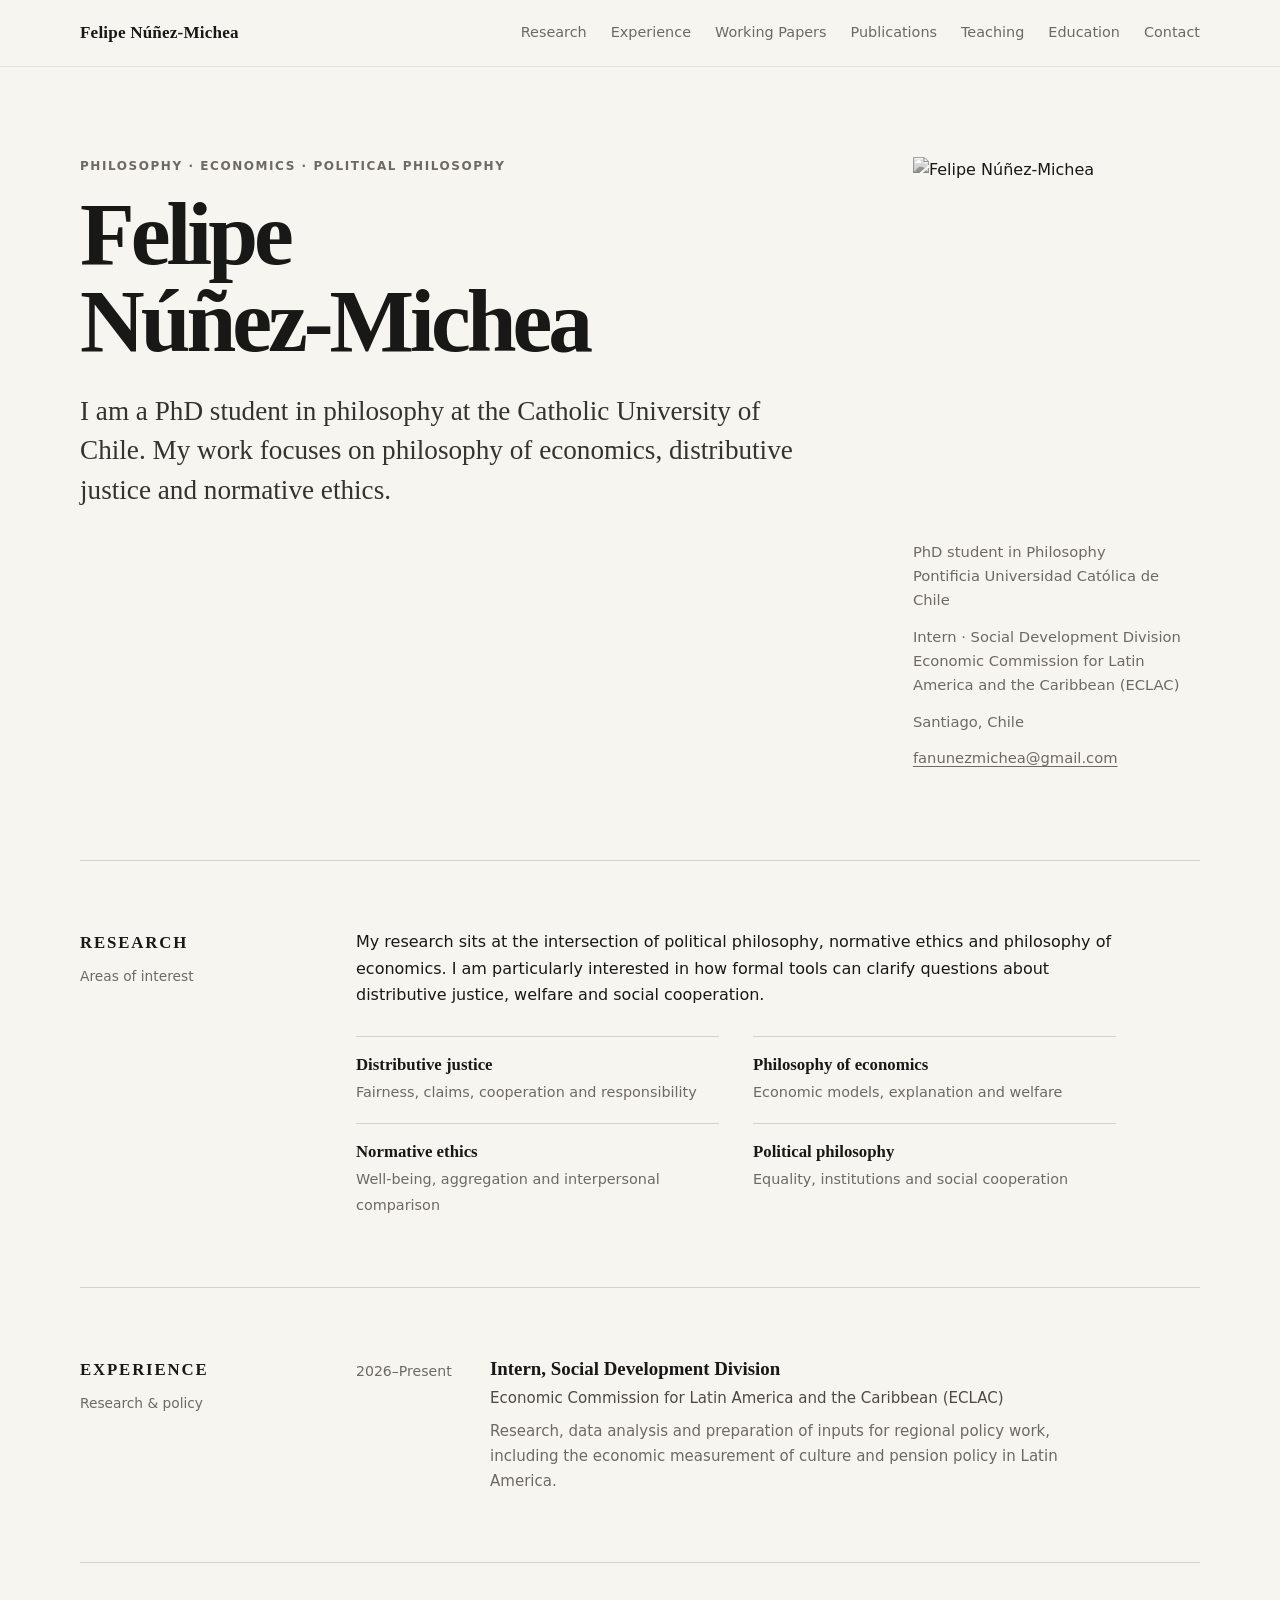
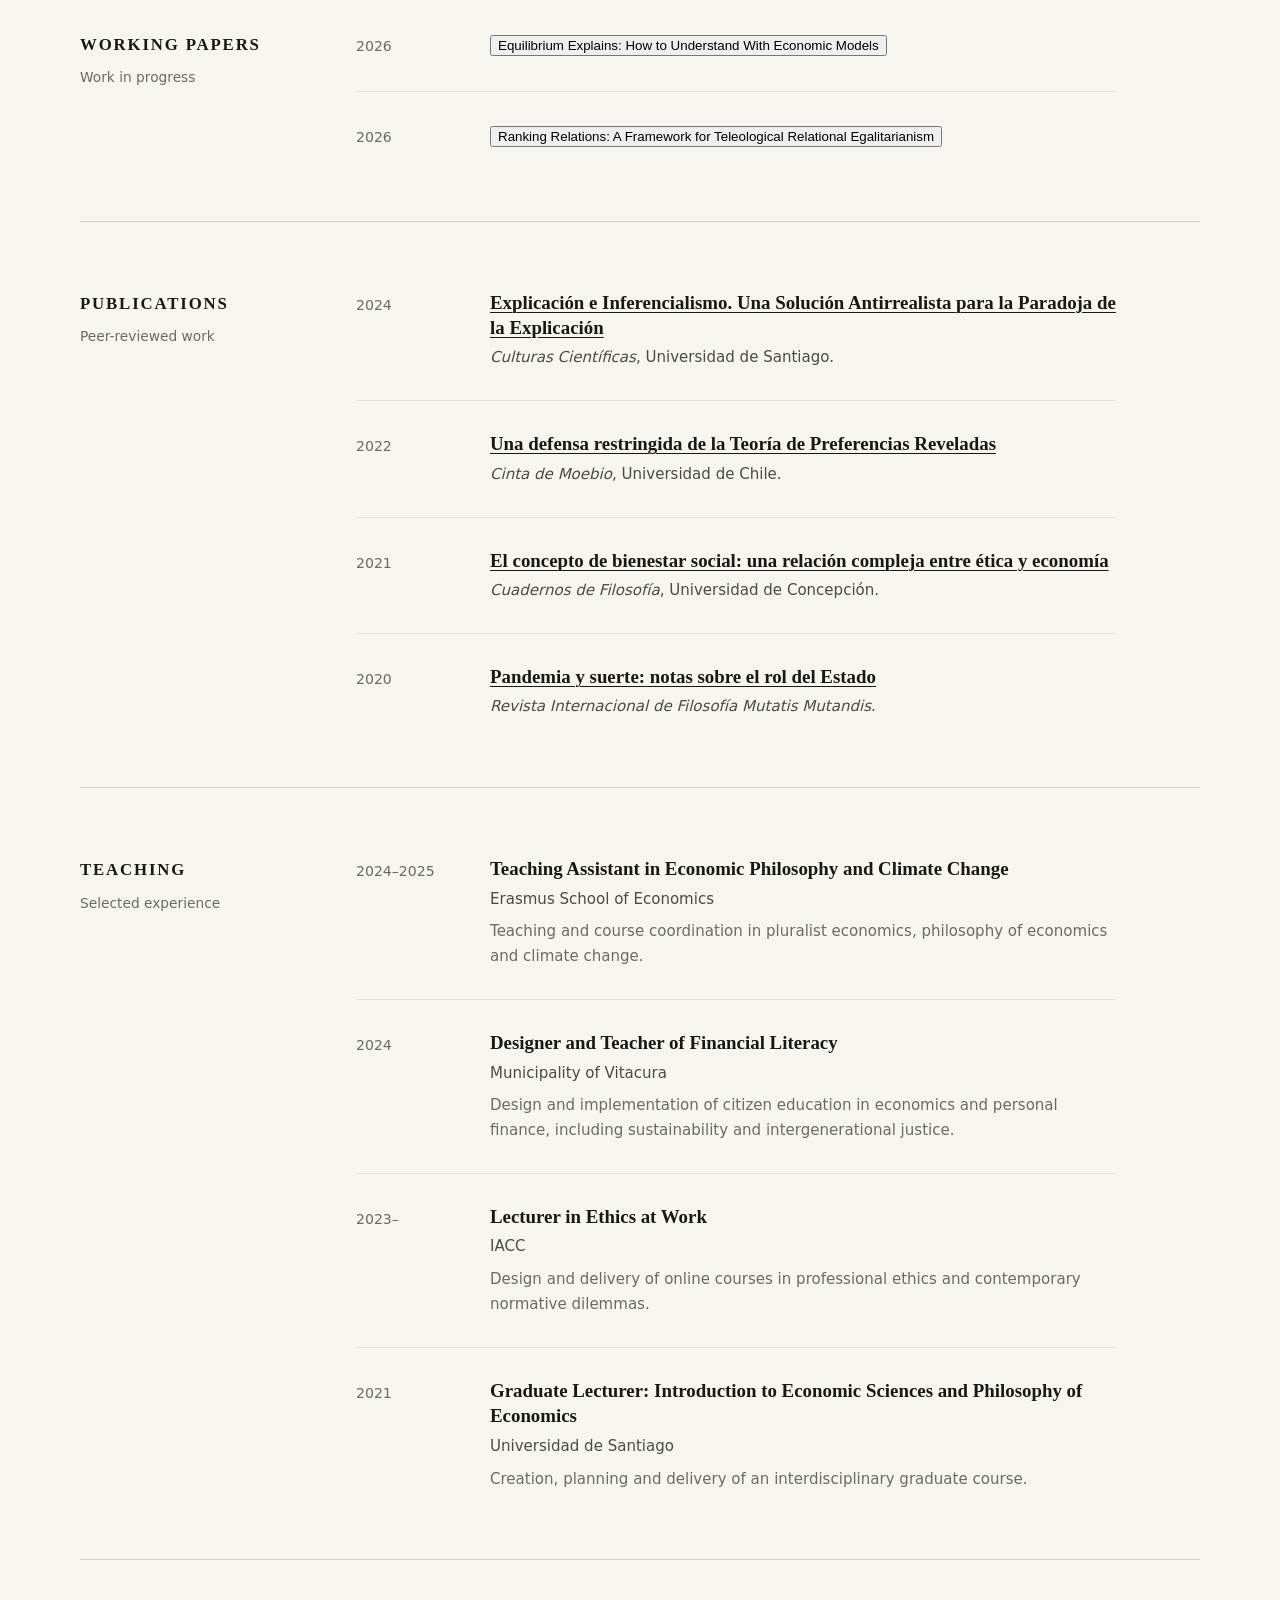
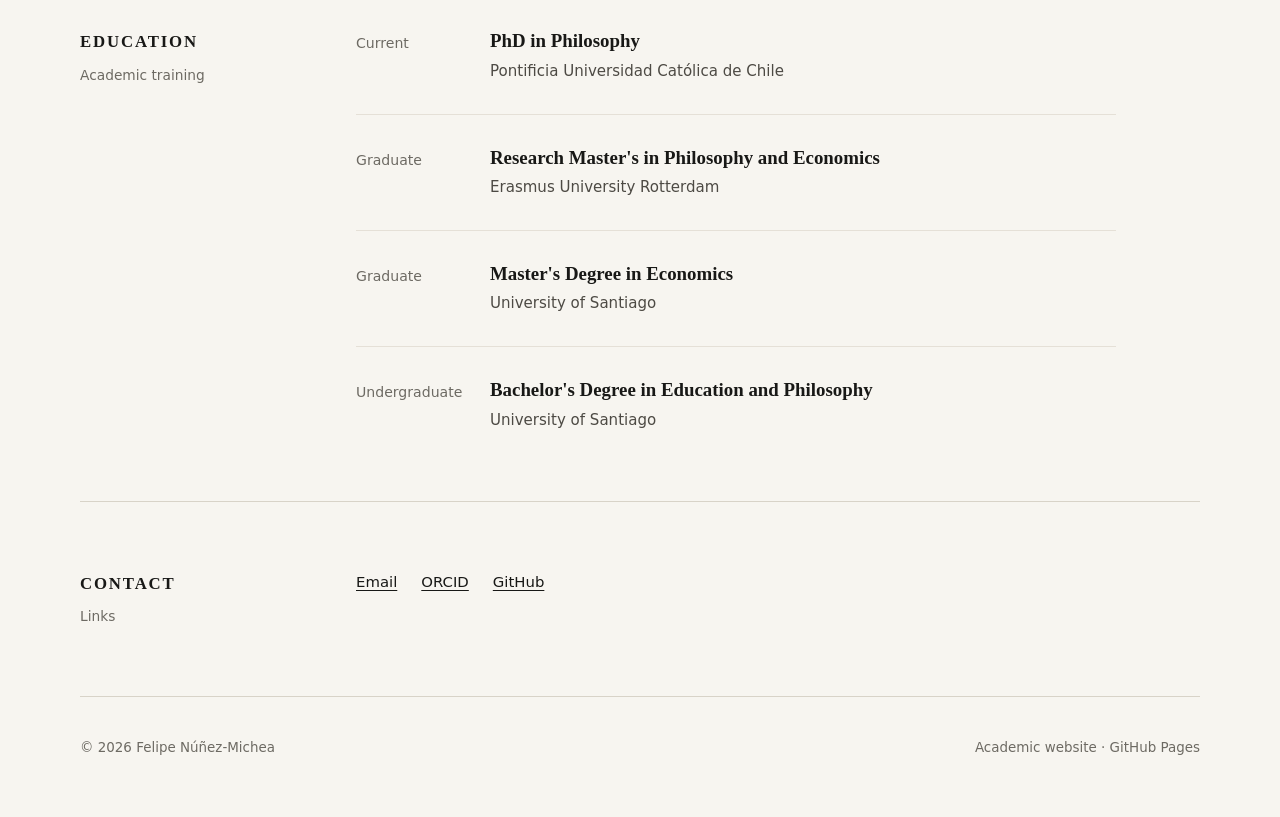
==== index.html @ ee25d83c "Add files via upload" ====
<!doctype html>
<html lang="en">
<head>
  <meta charset="utf-8">
  <meta name="viewport" content="width=device-width, initial-scale=1">
  <meta name="description" content="Academic profile of Felipe Núñez-Michea — philosophy of economics, distributive justice and normative ethics.">
  <title>Felipe Núñez-Michea | Philosophy & Economics</title>
  <link rel="stylesheet" href="assets/css/site.css">
</head>
<body>
  <header class="site-header">
    <div class="shell nav">
      <a class="brand" href="#top">Felipe Núñez-Michea</a>
      <nav class="nav-links" aria-label="Primary navigation">
        <a href="#research">Research</a>
        <a href="#experience">Experience</a>
        <a href="#working-papers">Working Papers</a>
        <a href="#publications">Publications</a>
        <a href="#teaching">Teaching</a>
        <a href="#education">Education</a>
        <a href="#contact">Contact</a>
      </nav>
    </div>
  </header>

  <div class="shell" id="top">
    <section class="hero" aria-labelledby="name">
      <div>
        <p class="eyebrow">Philosophy · Economics · Political Philosophy</p>
        <h1 id="name">Felipe<br>Núñez-Michea</h1>
        <p class="dek">I am a PhD student in philosophy at the Catholic University of Chile. My work focuses on philosophy of economics, distributive justice and normative ethics.</p>
      </div>
      <aside class="hero-meta">
        <img class="portrait" src="IMG_20170905_193540.jpg" alt="Felipe Núñez-Michea">
        <div class="meta-block">
          <p>PhD student in Philosophy<br>Pontificia Universidad Católica de Chile</p>
          <p>Intern · Social Development Division<br>Economic Commission for Latin America and the Caribbean (ECLAC)</p>
          <p>Santiago, Chile</p>
          <p><a href="mailto:fanunezmichea@gmail.com">fanunezmichea@gmail.com</a></p>
        </div>
      </aside>
    </section>

    <main>
      <section id="research">
        <div class="section-label">
          <h2>Research</h2>
          <p>Areas of interest</p>
        </div>
        <div class="section-body">
          <p>My research sits at the intersection of political philosophy, normative ethics and philosophy of economics. I am particularly interested in how formal tools can clarify questions about distributive justice, welfare and social cooperation.</p>
          <div class="research-grid">
            <div class="research-item"><strong>Distributive justice</strong><span>Fairness, claims, cooperation and responsibility</span></div>
            <div class="research-item"><strong>Philosophy of economics</strong><span>Economic models, explanation and welfare</span></div>
            <div class="research-item"><strong>Normative ethics</strong><span>Well-being, aggregation and interpersonal comparison</span></div>
            <div class="research-item"><strong>Political philosophy</strong><span>Equality, institutions and social cooperation</span></div>
          </div>
        </div>
      </section>

      <section id="experience">
        <div class="section-label">
          <h2>Experience</h2>
          <p>Research & policy</p>
        </div>
        <div class="section-body">
          <article class="entry">
            <div class="entry-year">2026–Present</div>
            <div>
              <h3>Intern, Social Development Division</h3>
              <p>Economic Commission for Latin America and the Caribbean (ECLAC)</p>
              <p class="detail">Research, data analysis and preparation of inputs for regional policy work, including the economic measurement of culture and pension policy in Latin America.</p>
            </div>
          </article>
        </div>
      </section>

      <section id="working-papers">
        <div class="section-label">
          <h2>Working Papers</h2>
          <p>Work in progress</p>
        </div>
        <div class="section-body">
          <article class="entry">
            <div class="entry-year">2026</div>
            <div>
              <h3><button class="paper-link" type="button" data-paper="Equilibrium Explains: How to Understand With Economic Models">Equilibrium Explains: How to Understand With Economic Models</button></h3>
            </div>
          </article>
          <article class="entry">
            <div class="entry-year">2026</div>
            <div>
              <h3><button class="paper-link" type="button" data-paper="Ranking Relations: A Framework for Teleological Relational Egalitarianism">Ranking Relations: A Framework for Teleological Relational Egalitarianism</button></h3>
            </div>
          </article>
        </div>
      </section>

      <section id="publications">
        <div class="section-label">
          <h2>Publications</h2>
          <p>Peer-reviewed work</p>
        </div>
        <div class="section-body">
          <article class="entry">
            <div class="entry-year">2024</div>
            <div><h3><a href="https://revistas.usach.cl/ojs/index.php/culturas/article/view/6588">Explicación e Inferencialismo. Una Solución Antirrealista para la Paradoja de la Explicación</a></h3><p><span class="publication-title">Culturas Científicas</span>, Universidad de Santiago.</p></div>
          </article>
          <article class="entry">
            <div class="entry-year">2022</div>
            <div><h3><a href="https://cintademoebio.uchile.cl/index.php/CDM/article/view/72150/74374">Una defensa restringida de la Teoría de Preferencias Reveladas</a></h3><p><span class="publication-title">Cinta de Moebio</span>, Universidad de Chile.</p></div>
          </article>
          <article class="entry">
            <div class="entry-year">2021</div>
            <div><h3><a href="https://revistas.udec.cl/index.php/cuadernos_de_filosofia/article/view/5977/5638">El concepto de bienestar social: una relación compleja entre ética y economía</a></h3><p><span class="publication-title">Cuadernos de Filosofía</span>, Universidad de Concepción.</p></div>
          </article>
          <article class="entry">
            <div class="entry-year">2020</div>
            <div><h3><a href="https://revistamutatismutandis.com/index.php/mutatismutandis/article/view/226/165">Pandemia y suerte: notas sobre el rol del Estado</a></h3><p><span class="publication-title">Revista Internacional de Filosofía Mutatis Mutandis</span>.</p></div>
          </article>
        </div>
      </section>

      <section id="teaching">
        <div class="section-label"><h2>Teaching</h2><p>Selected experience</p></div>
        <div class="section-body">
          <article class="entry"><div class="entry-year">2024–2025</div><div><h3>Teaching Assistant in Economic Philosophy and Climate Change</h3><p>Erasmus School of Economics</p><p class="detail">Teaching and course coordination in pluralist economics, philosophy of economics and climate change.</p></div></article>
          <article class="entry"><div class="entry-year">2024</div><div><h3>Designer and Teacher of Financial Literacy</h3><p>Municipality of Vitacura</p><p class="detail">Design and implementation of citizen education in economics and personal finance, including sustainability and intergenerational justice.</p></div></article>
          <article class="entry"><div class="entry-year">2023–</div><div><h3>Lecturer in Ethics at Work</h3><p>IACC</p><p class="detail">Design and delivery of online courses in professional ethics and contemporary normative dilemmas.</p></div></article>
          <article class="entry"><div class="entry-year">2021</div><div><h3>Graduate Lecturer: Introduction to Economic Sciences and Philosophy of Economics</h3><p>Universidad de Santiago</p><p class="detail">Creation, planning and delivery of an interdisciplinary graduate course.</p></div></article>
        </div>
      </section>

      <section id="education">
        <div class="section-label"><h2>Education</h2><p>Academic training</p></div>
        <div class="section-body">
          <article class="entry"><div class="entry-year">Current</div><div><h3>PhD in Philosophy</h3><p>Pontificia Universidad Católica de Chile</p></div></article>
          <article class="entry"><div class="entry-year">Graduate</div><div><h3>Research Master's in Philosophy and Economics</h3><p>Erasmus University Rotterdam</p></div></article>
          <article class="entry"><div class="entry-year">Graduate</div><div><h3>Master's Degree in Economics</h3><p>University of Santiago</p></div></article>
          <article class="entry"><div class="entry-year">Undergraduate</div><div><h3>Bachelor's Degree in Education and Philosophy</h3><p>University of Santiago</p></div></article>
        </div>
      </section>

      <section id="contact">
        <div class="section-label"><h2>Contact</h2><p>Links</p></div>
        <div class="section-body contact-row">
          <a href="mailto:fanunezmichea@gmail.com">Email</a>
          <a href="https://orcid.org/0000-0003-3571-8146">ORCID</a>
          <a href="https://github.com/felipenunezmichea">GitHub</a>
        </div>
      </section>
    </main>

    <footer class="site-footer">
      <span>© <span id="year"></span> Felipe Núñez-Michea</span>
      <span>Academic website · GitHub Pages</span>
    </footer>
  </div>

  <dialog class="paper-dialog" id="paper-dialog" aria-labelledby="paper-dialog-title">
    <button class="dialog-close" type="button" aria-label="Close">×</button>
    <p class="eyebrow">Working paper</p>
    <h2 id="paper-dialog-title"></h2>
    <p class="paper-abstract" id="paper-dialog-abstract"></p>
    <div class="paper-request">
      <p>Send me an email at <a href="mailto:fanunezmichea@gmail.com">fanunezmichea@gmail.com</a> — I’m happy to share the paper.</p>
      <a class="email-paper" id="paper-email" href="mailto:fanunezmichea@gmail.com">Email me</a>
    </div>
  </dialog>

  <script>
    document.getElementById('year').textContent = new Date().getFullYear();

    const paperDialog = document.getElementById('paper-dialog');
    const paperDialogTitle = document.getElementById('paper-dialog-title');
    const paperDialogAbstract = document.getElementById('paper-dialog-abstract');
    const paperEmail = document.getElementById('paper-email');

    const paperAbstracts = {
      "Equilibrium Explains: How to Understand With Economic Models": `Equilibrium models in economics are often criticized for being static and therefore unable to explain economic processes. This paper argues that the criticism moves too quickly from this structural feature to a claim about their epistemic value. Delving into the relation between explanation and understanding, I distinguish three accounts of model-based understanding: Actualist, Modal-Factive, and Pragmatic-Inferentialist. I connect this machinery with the distinction between How-actually explanations and How-possibly explanations. Armed with these elements, I apply the machinery to equilibrium analysis, distinguishing equilibrium as a solution concept (a static task) from processes of equilibration (a dynamic task). Arrow–Debreu models, comparative statics, equilibrium through time, and Nash equilibrium illustrate different explanatory roles. Static models may provide understanding of possible configurations or dependencies without representing their genesis, while dynamic models may represent possible processes without thereby explaining what actually occurred.`,
      "Ranking Relations: A Framework for Teleological Relational Egalitarianism": `Relational egalitarians reject distributive metrics. Yet without a representational currency of their own, they lack a systematic way to rank alternatives. This paper develops such a representation. Focusing on an institutional interpretation of relational egalitarianism (Schemmel 2015) centred on equal civic status, I argue that citizens’ claims of equal status against public institutions provide the appropriate representational currency. This gives relational egalitarianism a teleological structure in Broome’s (1991) sense without reducing relational equality to welfare, resources, or other distributive currencies. More broadly, the framework supports a content-based interpretation of relational egalitarianism in line with Cass (2024), addresses objections against the status-based interpretation and accommodates both status-based and deliberative accounts of civic equality.`
    };

    document.querySelectorAll('.paper-link').forEach((button) => {
      button.addEventListener('click', () => {
        const title = button.dataset.paper;
        paperDialogTitle.textContent = title;
        paperDialogAbstract.textContent = paperAbstracts[title] || '';
        paperEmail.href = `mailto:fanunezmichea@gmail.com?subject=${encodeURIComponent('Working paper request: ' + title)}`;
        paperDialog.showModal();
      });
    });

    paperDialog.querySelector('.dialog-close').addEventListener('click', () => paperDialog.close());
    paperDialog.addEventListener('click', (event) => {
      if (event.target === paperDialog) paperDialog.close();
    });
  </script>
</body>
</html>
---- assets/css/site.css ----
:root {
  --bg: #f7f5f0;
  --ink: #181816;
  --muted: #6d6a63;
  --line: #d8d3c8;
  --accent: #27384a;
  --max: 1120px;
}
* { box-sizing: border-box; }
html { scroll-behavior: smooth; }
body { margin: 0; background: var(--bg); color: var(--ink); font-family: Inter, ui-sans-serif, system-ui, -apple-system, BlinkMacSystemFont, "Segoe UI", sans-serif; line-height: 1.65; -webkit-font-smoothing: antialiased; }
a { color: inherit; text-decoration-thickness: 1px; text-underline-offset: 3px; }
a:hover { color: var(--accent); }
.shell { width: min(var(--max), calc(100% - 40px)); margin: 0 auto; }
.site-header { position: sticky; top: 0; z-index: 20; backdrop-filter: blur(10px); background: rgba(247,245,240,.92); border-bottom: 1px solid rgba(0,0,0,.07); }
.nav { min-height: 66px; display: flex; align-items: center; justify-content: space-between; gap: 24px; }
.brand { font-family: Georgia, "Times New Roman", serif; font-size: 1.07rem; font-weight: 700; text-decoration: none; letter-spacing: .01em; }
.nav-links { display: flex; gap: 24px; font-size: .9rem; }
.nav-links a { text-decoration: none; color: var(--muted); }
.nav-links a:hover { color: var(--ink); }
.hero { display: grid; grid-template-columns: 1.45fr .55fr; gap: 76px; padding: 90px 0 70px; border-bottom: 1px solid var(--line); }
.eyebrow { margin: 0 0 14px; color: var(--muted); text-transform: uppercase; letter-spacing: .13em; font-size: .75rem; font-weight: 700; }
h1, h2, h3 { font-family: Georgia, "Times New Roman", serif; font-weight: 600; margin-top: 0; }
h1 { margin-bottom: 18px; font-size: clamp(3rem, 7vw, 5.8rem); line-height: .97; letter-spacing: -.045em; }
.dek { max-width: 720px; font-family: Georgia, "Times New Roman", serif; font-size: clamp(1.25rem, 2.4vw, 1.7rem); line-height: 1.45; color: #35332f; }
.hero-meta { align-self: end; padding-bottom: 8px; }
.portrait { width: 100%; aspect-ratio: 4 / 5; object-fit: cover; object-position: center 34%; filter: grayscale(100%); display: block; margin-bottom: 24px; }
.meta-block { font-size: .92rem; color: var(--muted); }
.meta-block p { margin: 0 0 12px; }
main section { display: grid; grid-template-columns: 220px 1fr; gap: 56px; padding: 68px 0; border-bottom: 1px solid var(--line); }
.section-label h2 { font-size: 1.05rem; text-transform: uppercase; letter-spacing: .11em; margin-bottom: 8px; }
.section-label p { color: var(--muted); font-size: .86rem; margin: 0; }
.section-body { max-width: 760px; }
.section-body > p:first-child { margin-top: 0; }
.research-grid { display: grid; grid-template-columns: repeat(2, minmax(0, 1fr)); gap: 18px 34px; margin-top: 28px; }
.research-item { padding-top: 14px; border-top: 1px solid var(--line); }
.research-item strong { display: block; font-family: Georgia, "Times New Roman", serif; font-size: 1.05rem; }
.research-item span { color: var(--muted); font-size: .9rem; }
.entry { display: grid; grid-template-columns: 110px 1fr; gap: 24px; padding: 0 0 30px; margin-bottom: 30px; border-bottom: 1px solid #e5e0d7; }
.entry:last-child { margin-bottom: 0; border-bottom: 0; padding-bottom: 0; }
.entry-year { color: var(--muted); font-size: .88rem; padding-top: 4px; }
.entry h3 { font-size: 1.18rem; line-height: 1.35; margin-bottom: 5px; }
.entry p { margin: 0; color: #4d4a44; font-size: .94rem; }
.entry .detail { margin-top: 8px; color: var(--muted); }
.publication-title { font-style: italic; }
.contact-row { display: flex; flex-wrap: wrap; gap: 14px 24px; }
.contact-row a { font-size: .93rem; }
.site-footer { padding: 40px 0 58px; color: var(--muted); font-size: .84rem; display: flex; justify-content: space-between; gap: 20px; }
@media (max-width: 820px) { .nav-links { display: none; } .hero { grid-template-columns: 1fr; gap: 36px; padding-top: 60px; } .hero-meta { max-width: 320px; } main section { grid-template-columns: 1fr; gap: 26px; } .entry { grid-template-columns: 1fr; gap: 8px; } .research-grid { grid-template-columns: 1fr; } }
@media (max-width: 520px) { .shell { width: min(100% - 24px, var(--max)); } h1 { font-size: 3.2rem; } .hero { padding: 48px 0 52px; } main section { padding: 50px 0; } .site-footer { flex-direction: column; } }
@media print { .site-header { display: none; } body { background: white; font-size: 10.5pt; } .shell { width: 100%; max-width: none; } .hero { padding: 20px 0 28px; grid-template-columns: 1.65fr .35fr; gap: 28px; } .portrait { max-height: 180px; } main section { padding: 26px 0; grid-template-columns: 150px 1fr; gap: 28px; break-inside: avoid; } h1 { font-size: 36pt; } .site-footer { padding: 22px 0 0; } a { text-decoration: none; } }
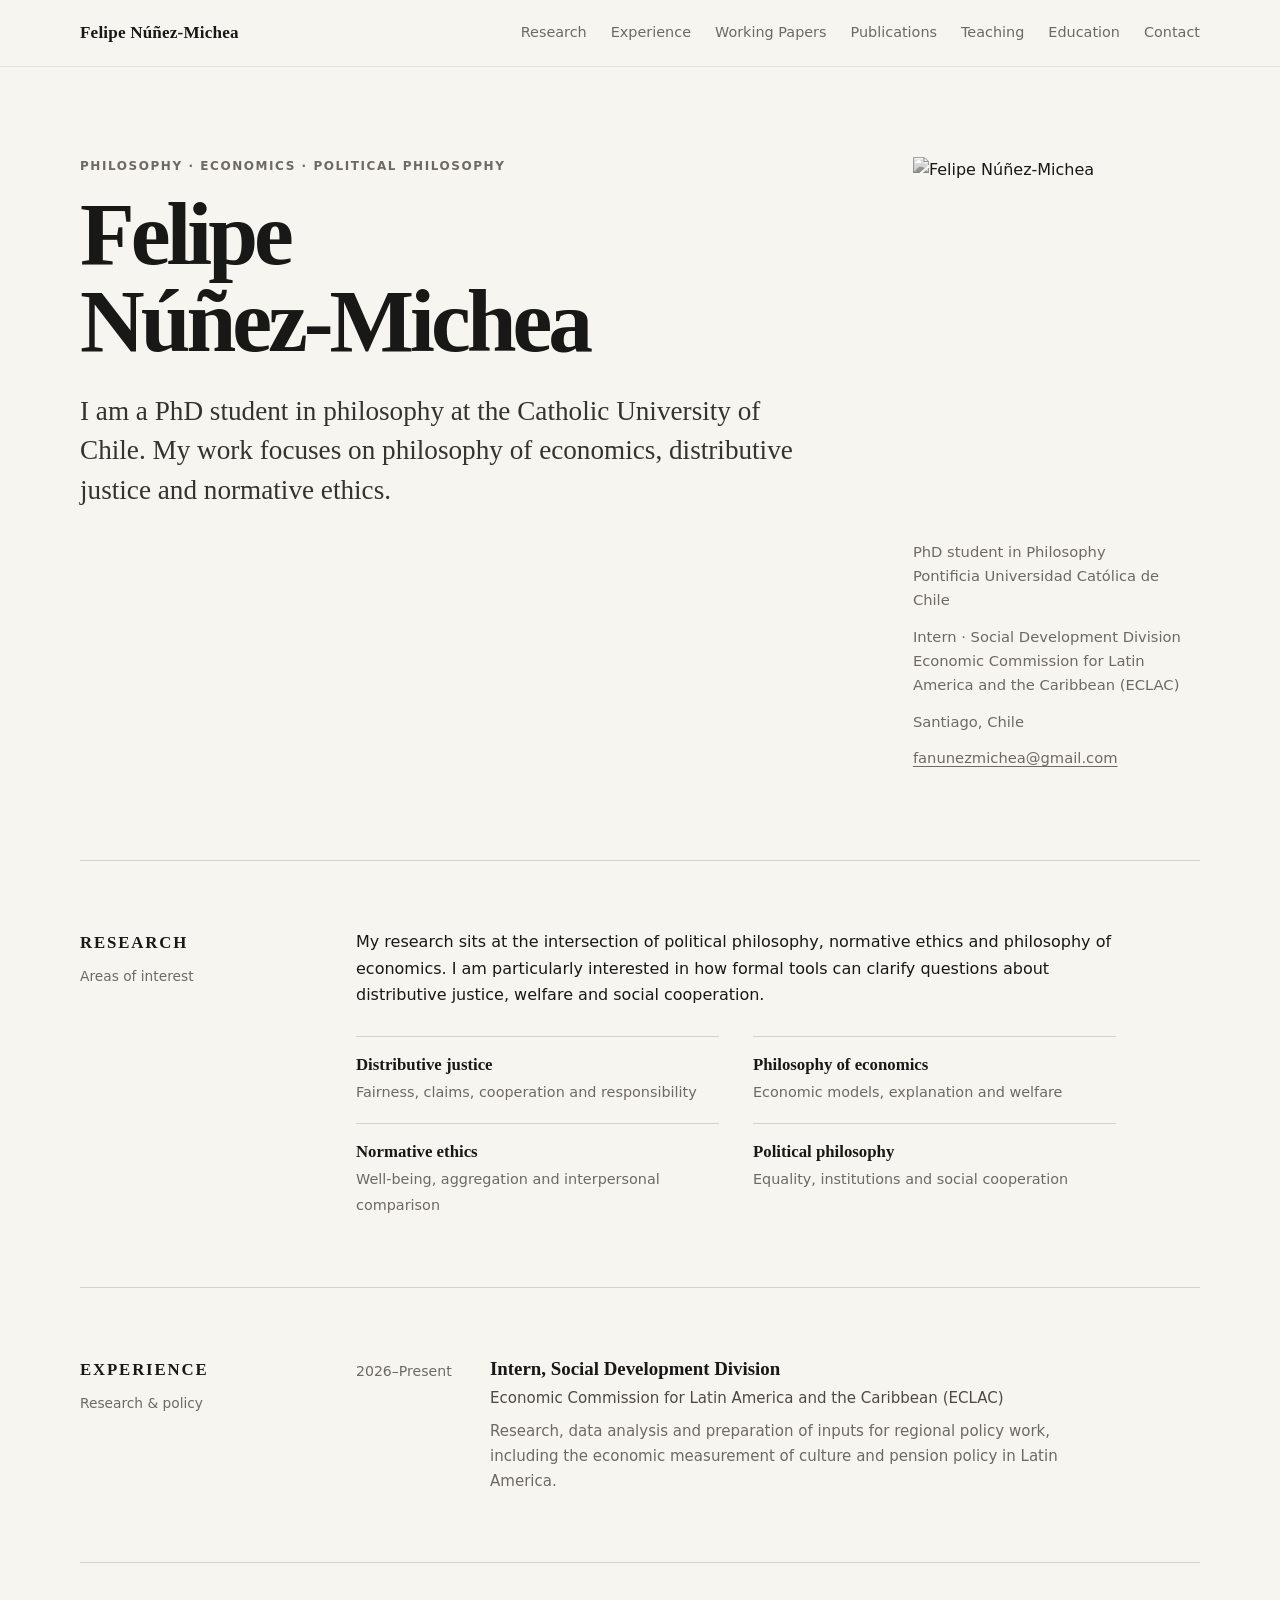
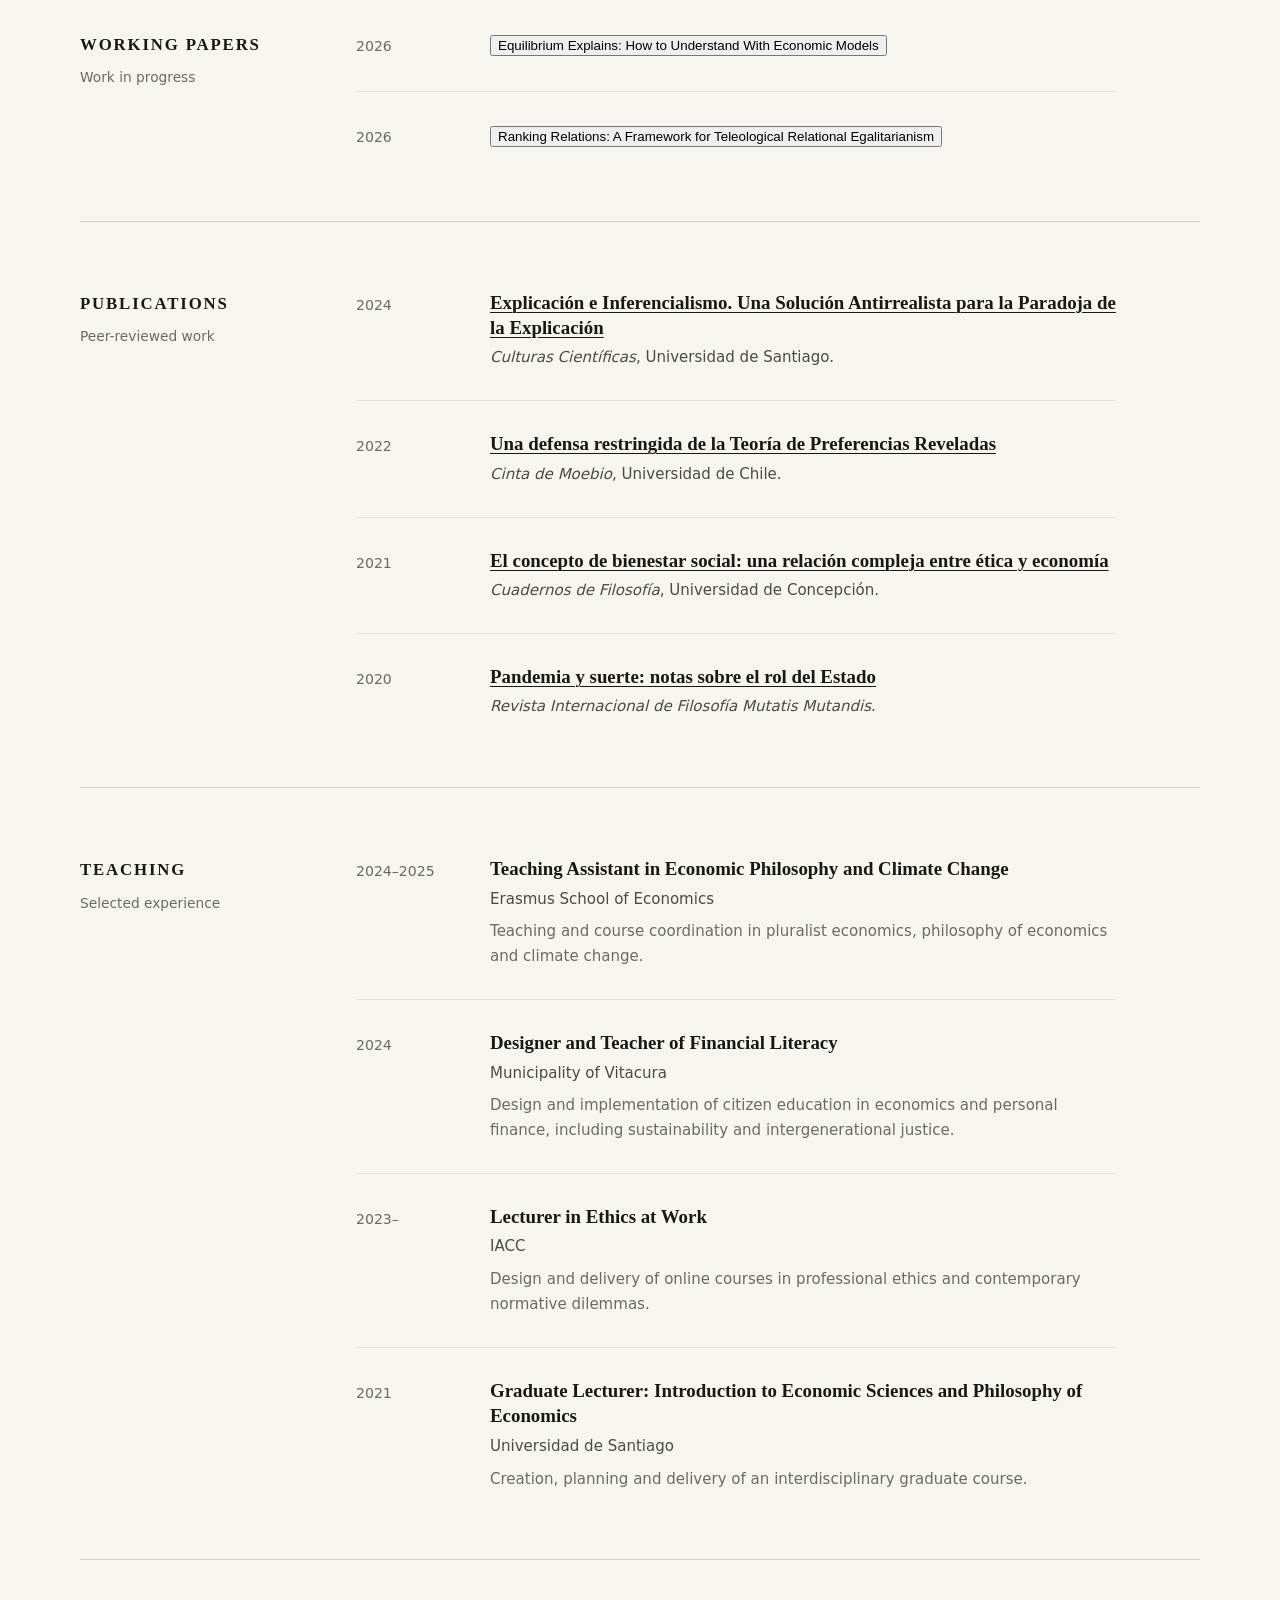
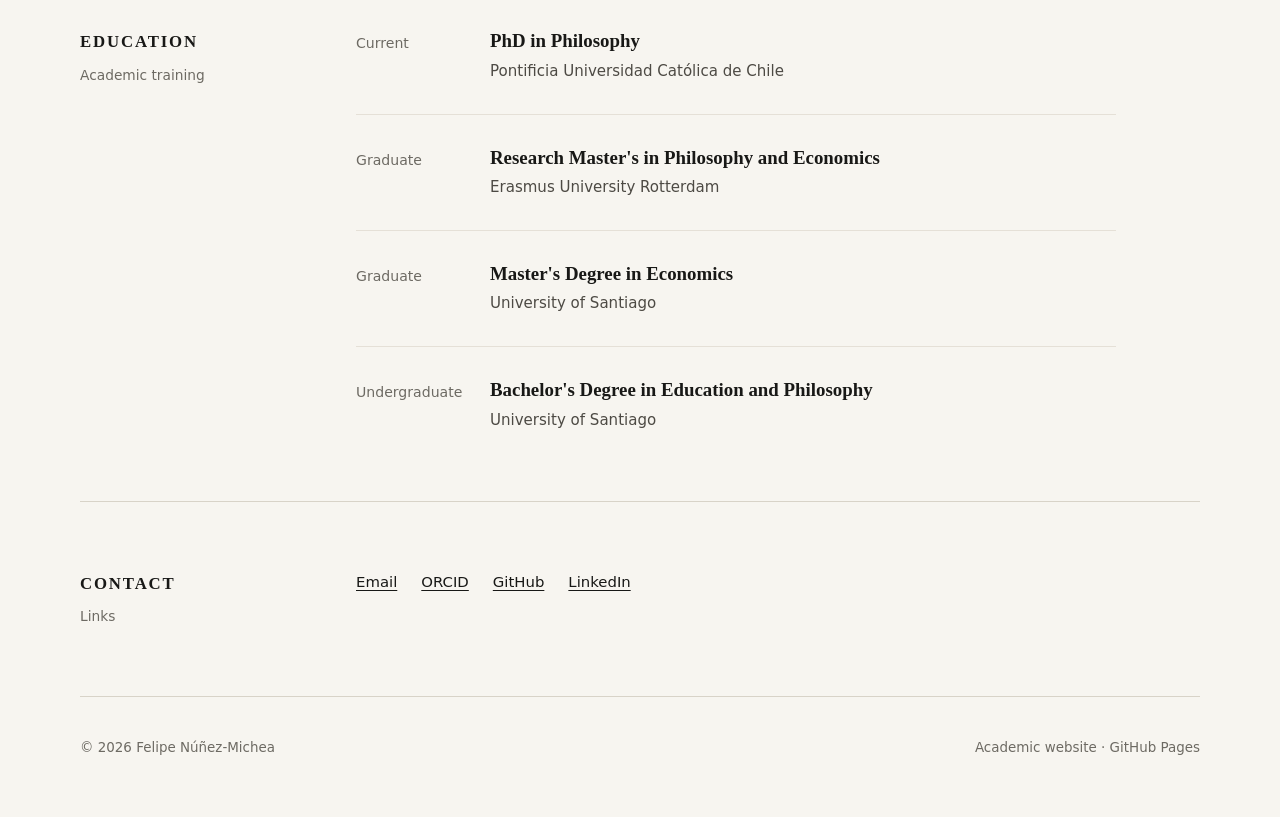
==== commit 6952fff4: "Update index.html" ====
--- a/index.html
+++ b/index.html
@@ -147,6 +147,7 @@
           <a href="mailto:fanunezmichea@gmail.com">Email</a>
           <a href="https://orcid.org/0000-0003-3571-8146">ORCID</a>
           <a href="https://github.com/felipenunezmichea">GitHub</a>
+          <a href="https://www.linkedin.com/in/felipenunezmichea/" target="_blank" rel="noopener noreferrer">LinkedIn</a>
         </div>
       </section>
     </main>
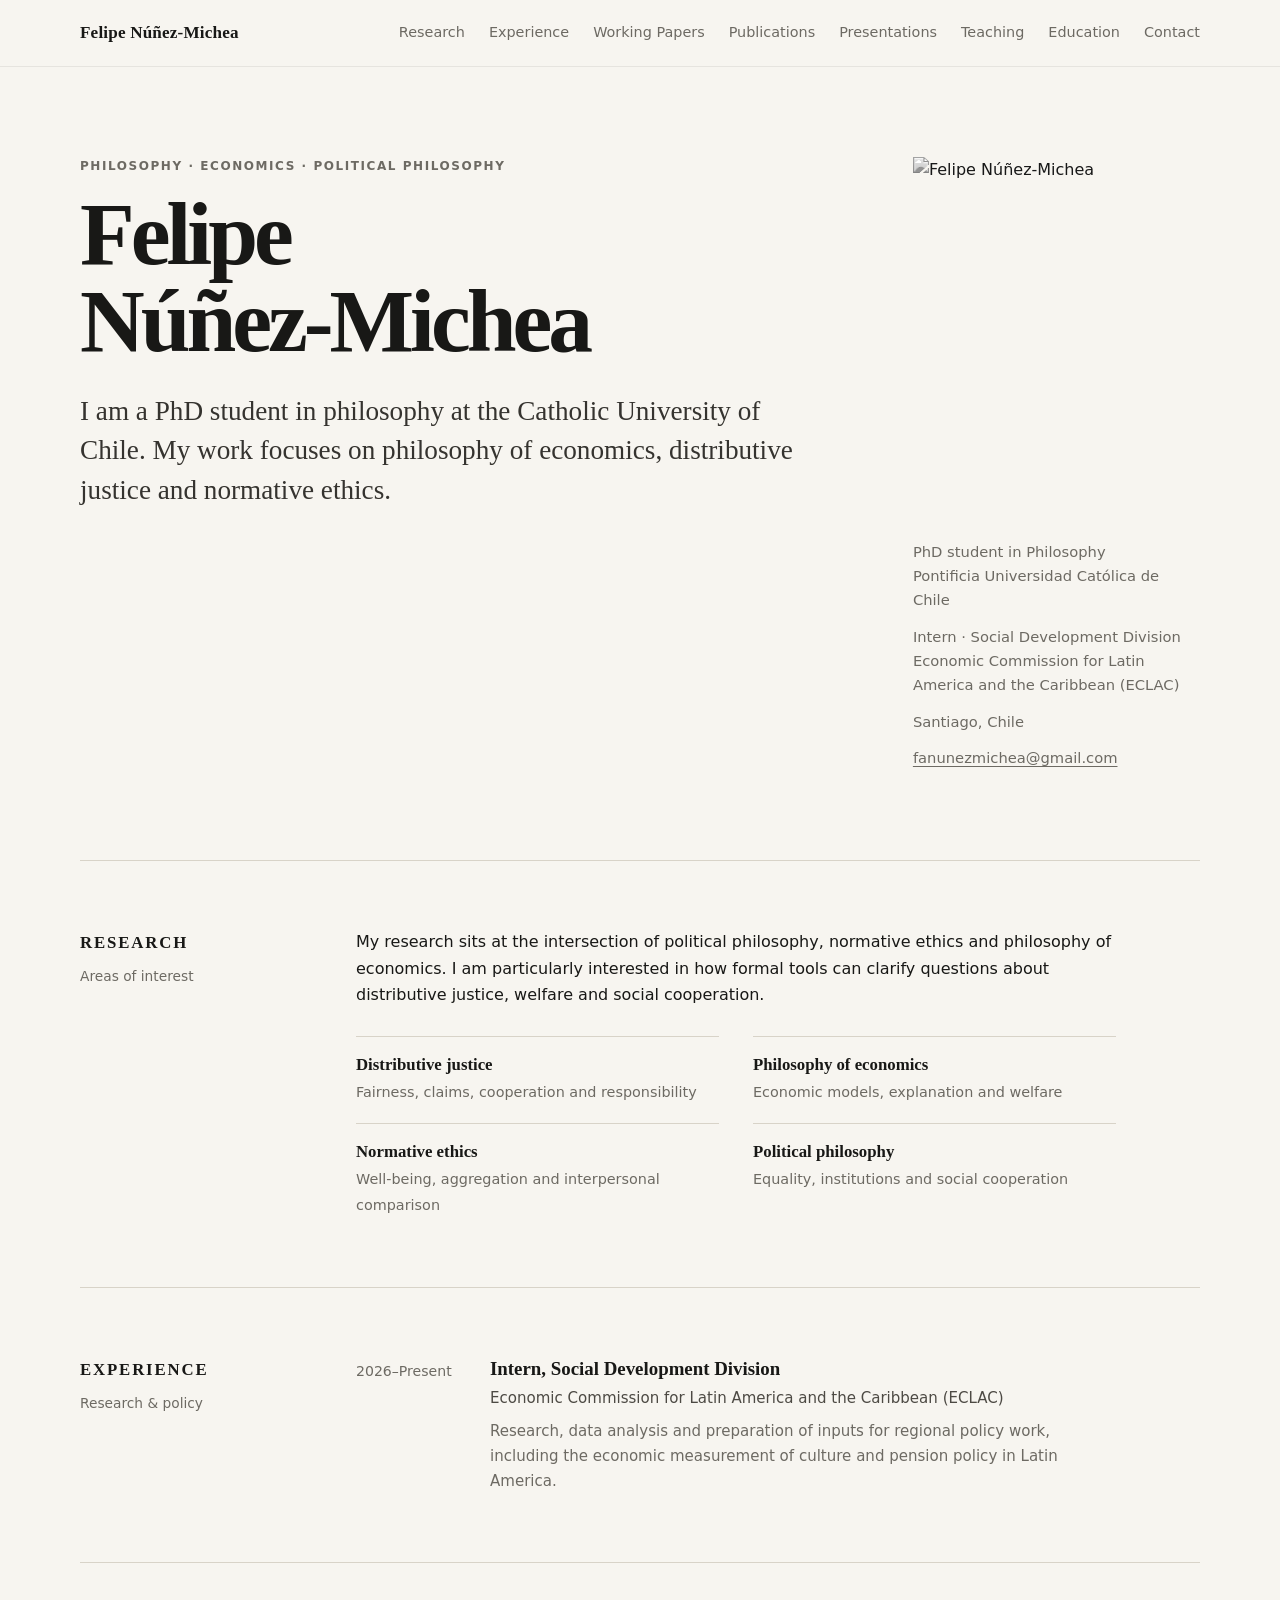
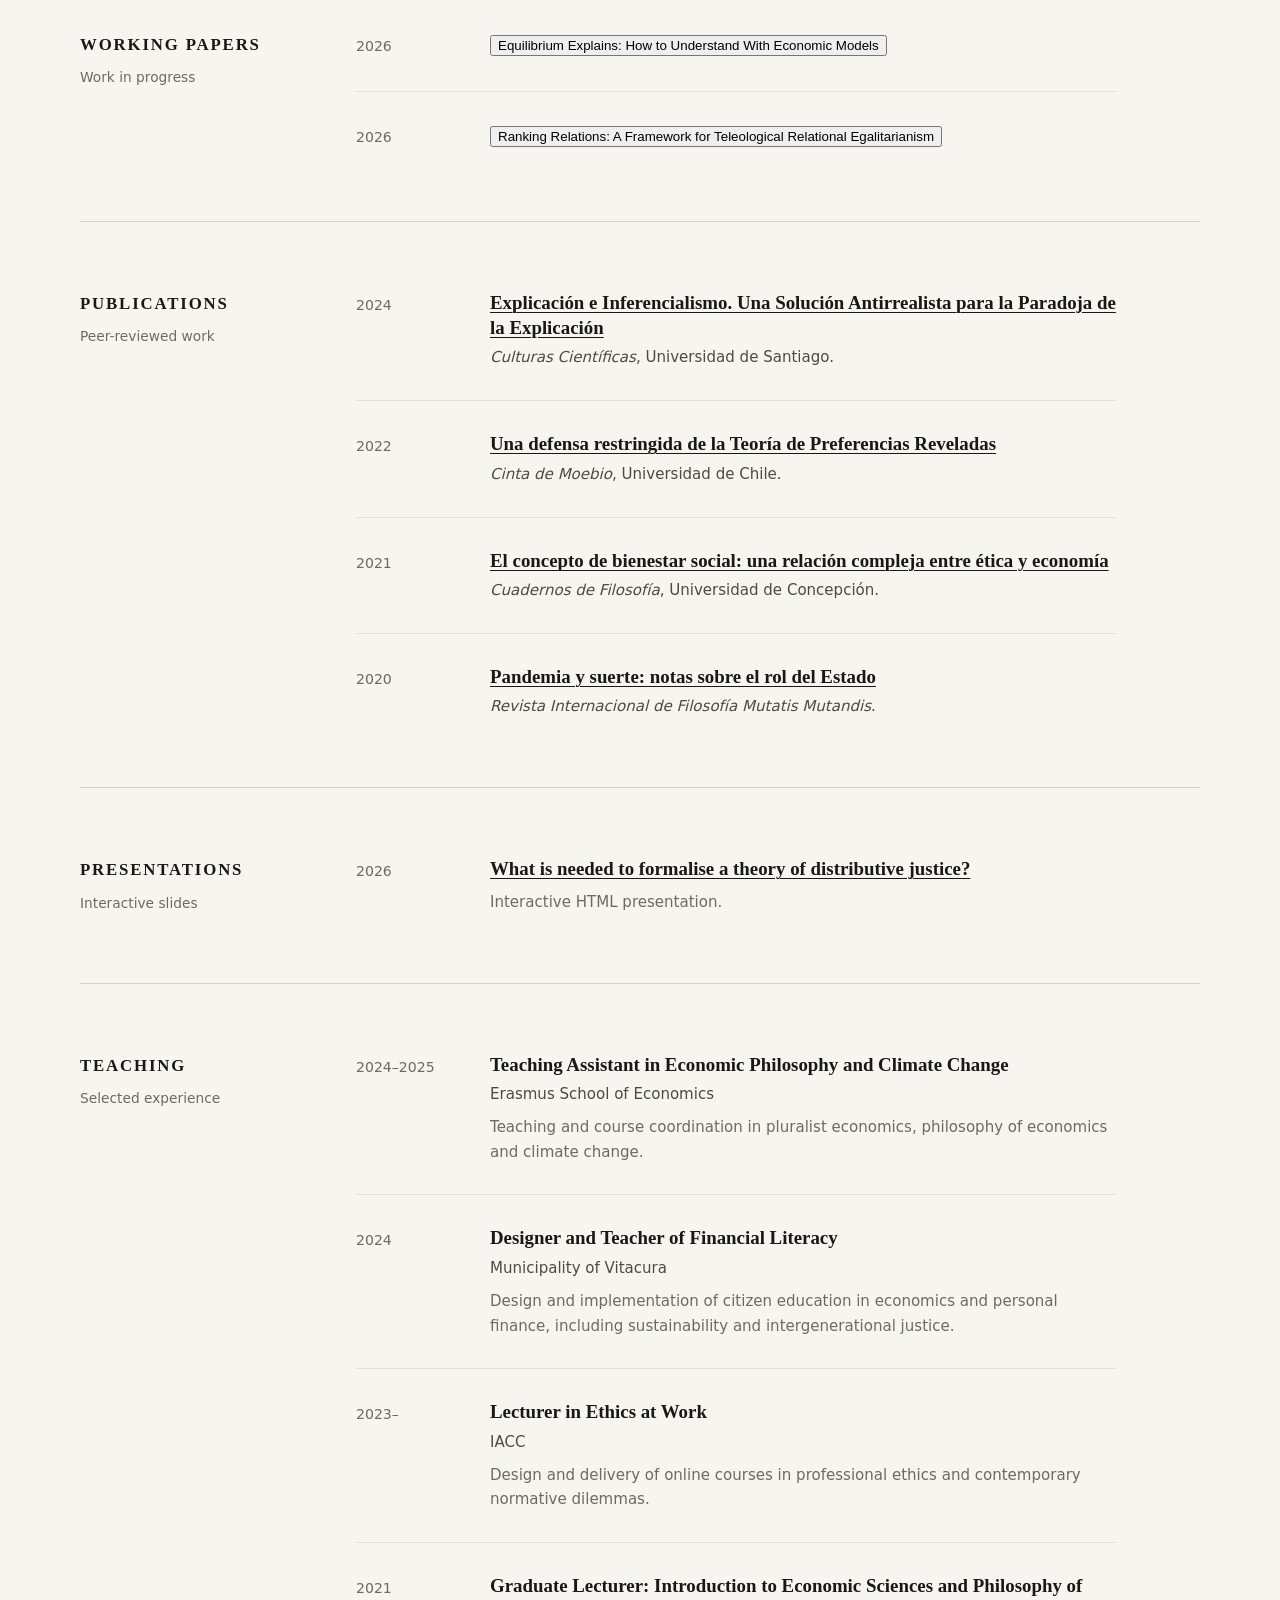
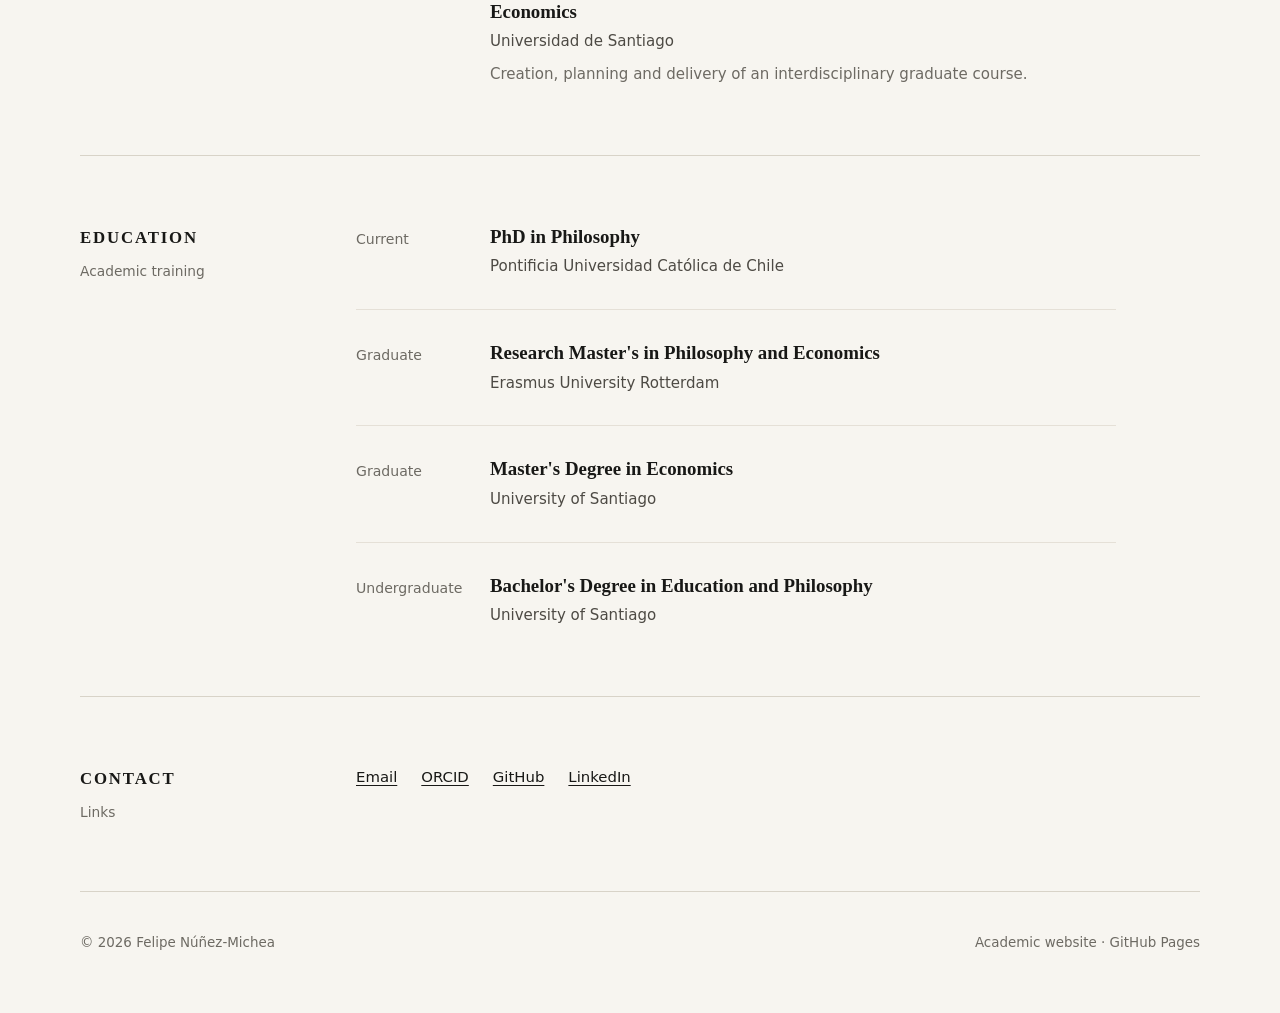
==== commit a6653158: "Update index.html Presentations again" ====
--- a/index.html
+++ b/index.html
@@ -16,6 +16,7 @@
         <a href="#experience">Experience</a>
         <a href="#working-papers">Working Papers</a>
         <a href="#publications">Publications</a>
+        <a href="#presentations">Presentations</a>
         <a href="#teaching">Teaching</a>
         <a href="#education">Education</a>
         <a href="#contact">Contact</a>
@@ -120,7 +121,27 @@
           </article>
         </div>
       </section>
-
+<section id="presentations">
+  <div class="section-label">
+    <h2>Presentations</h2>
+    <p>Interactive slides</p>
+  </div>
+  <div class="section-body">
+    <article class="entry">
+      <div class="entry-year">2026</div>
+      <div>
+        <h3>
+          <a href="presentations/distributive-justice.html"
+             target="_blank"
+             rel="noopener">
+            What is needed to formalise a theory of distributive justice?
+          </a>
+        </h3>
+        <p class="detail">Interactive HTML presentation.</p>
+      </div>
+    </article>
+  </div>
+</section>
       <section id="teaching">
         <div class="section-label"><h2>Teaching</h2><p>Selected experience</p></div>
         <div class="section-body">
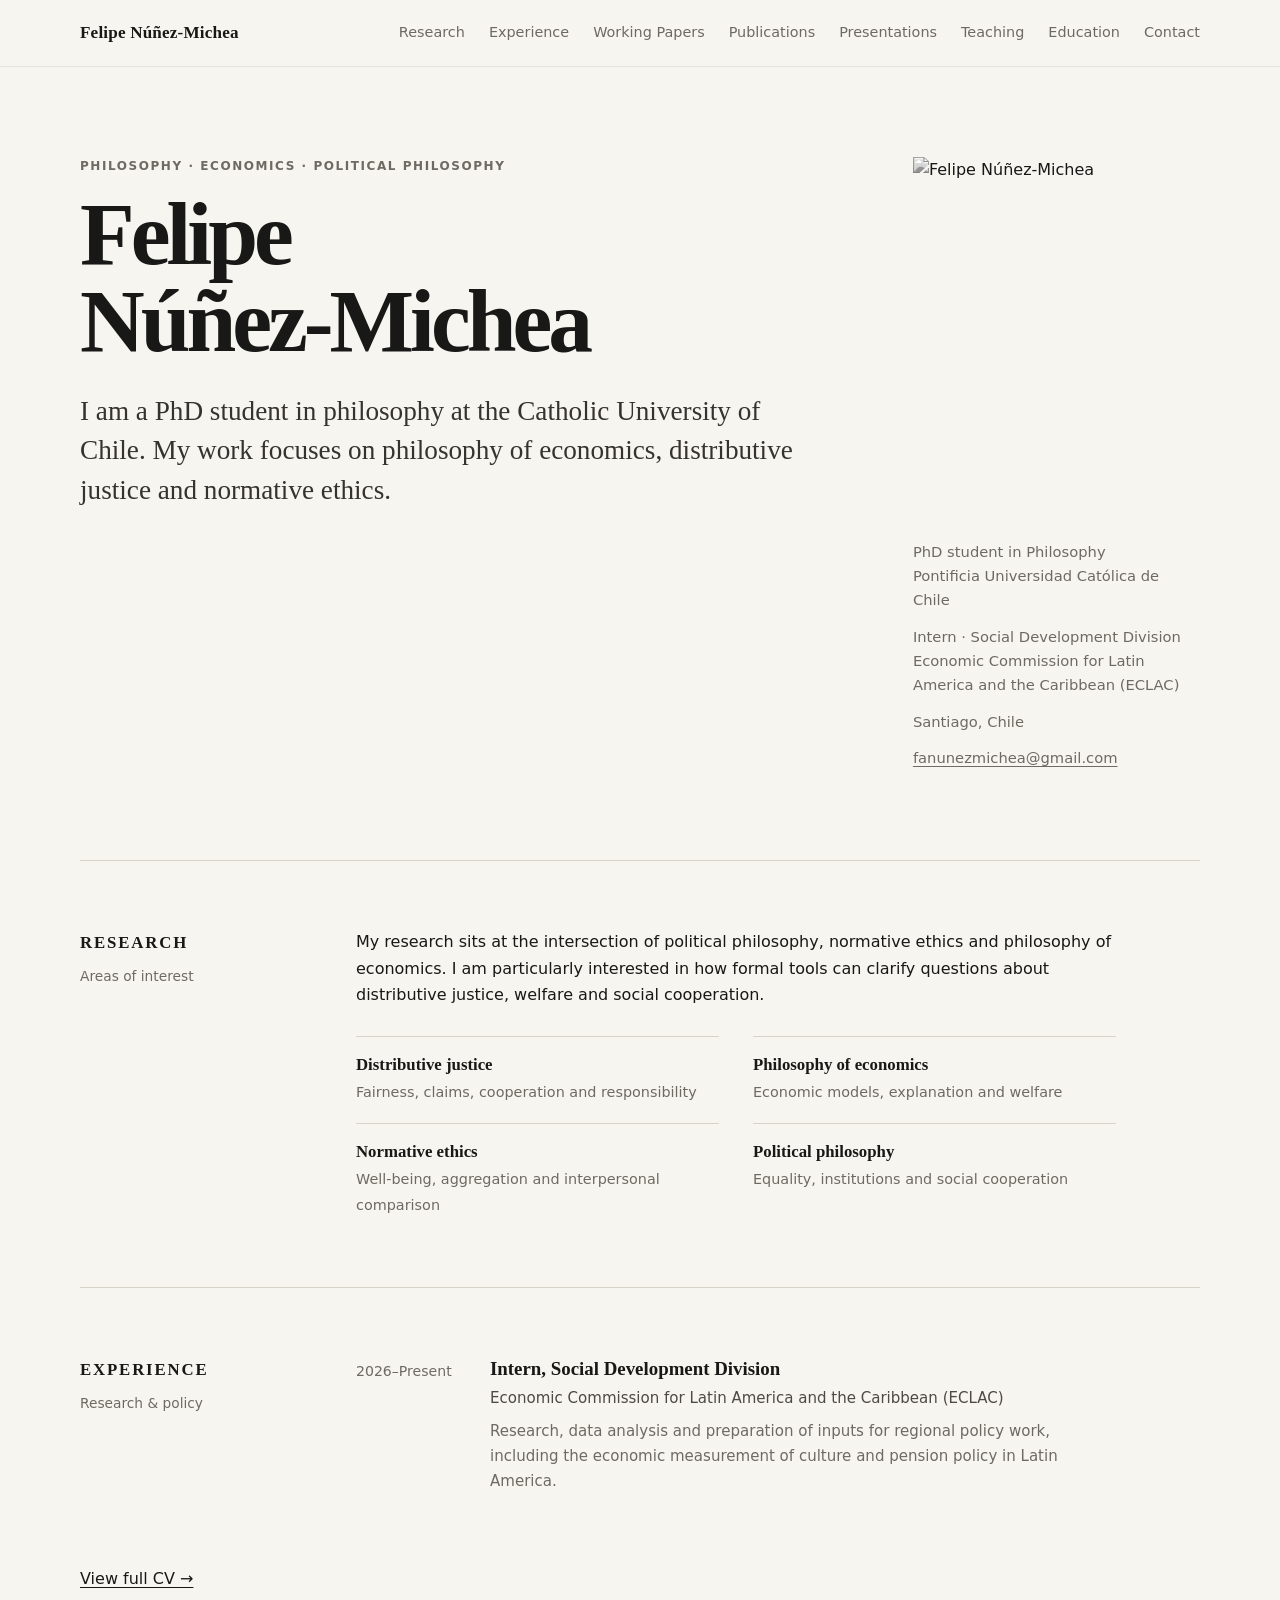
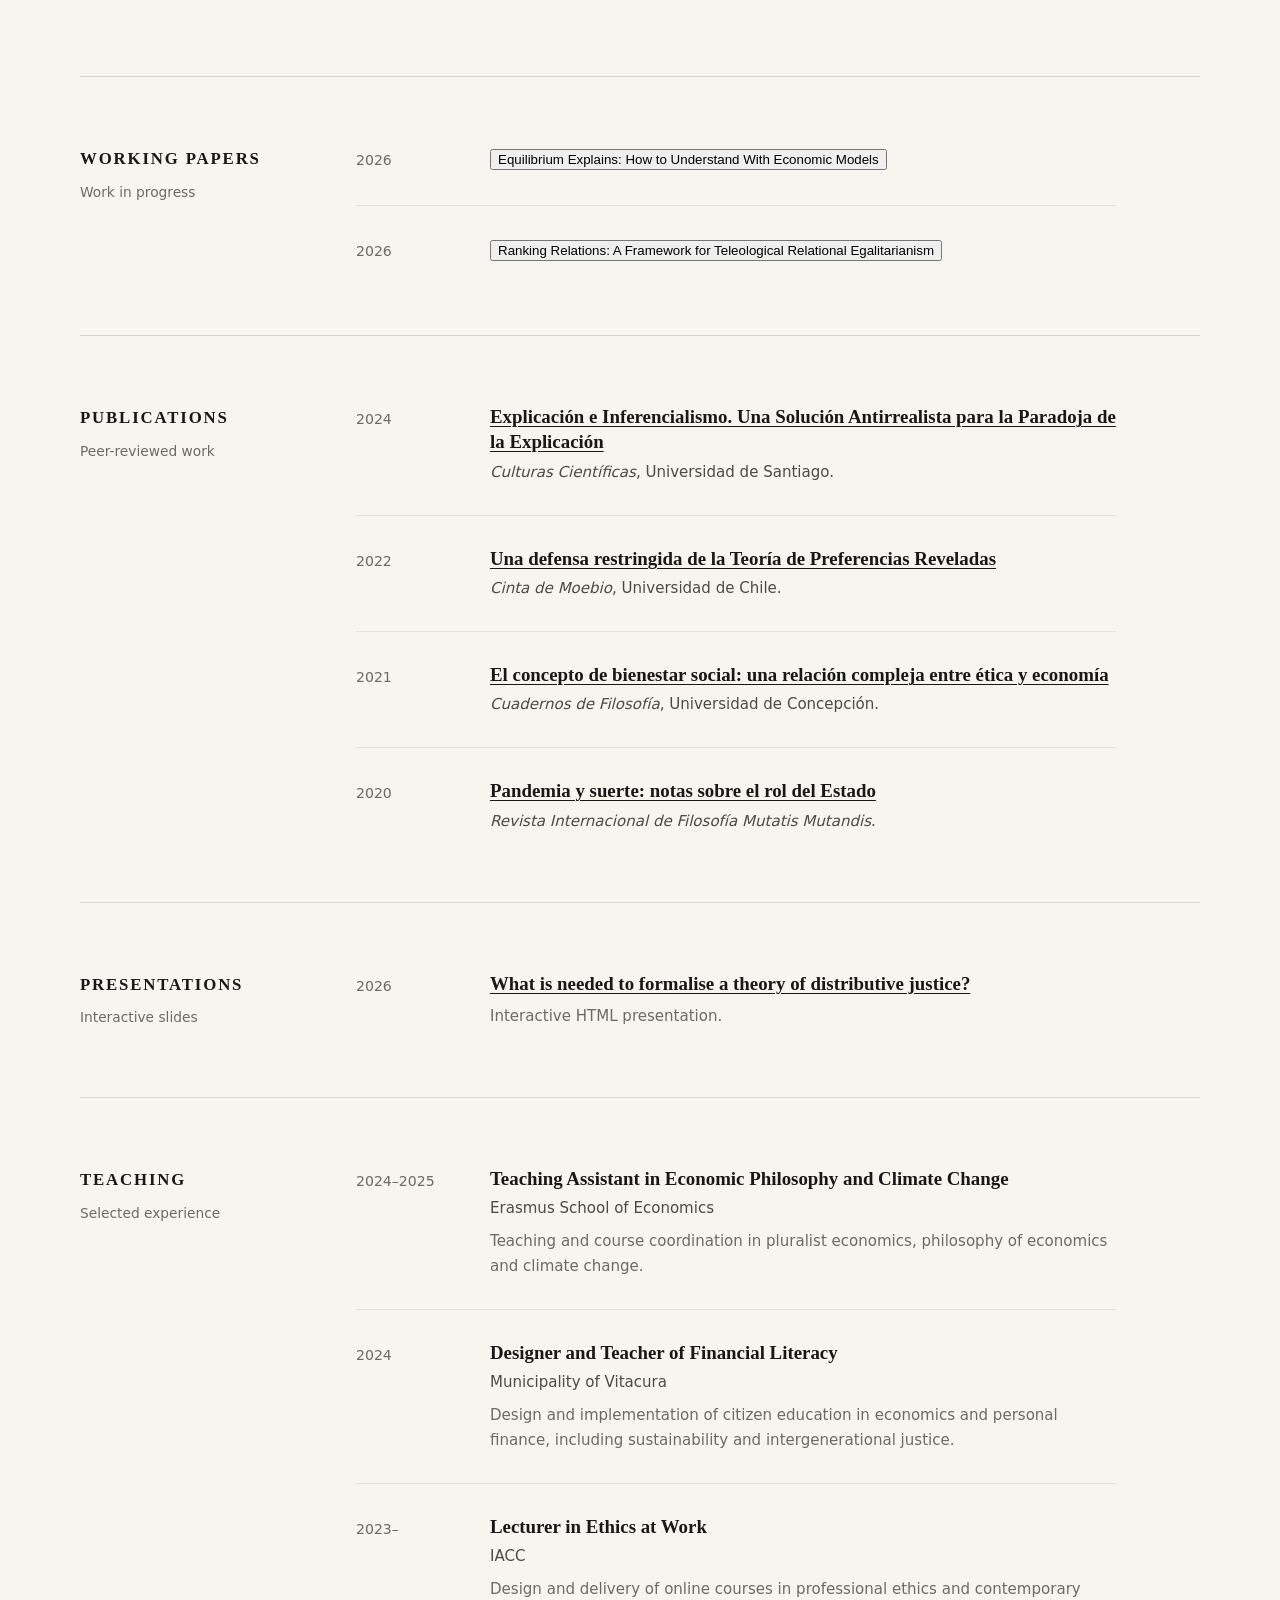
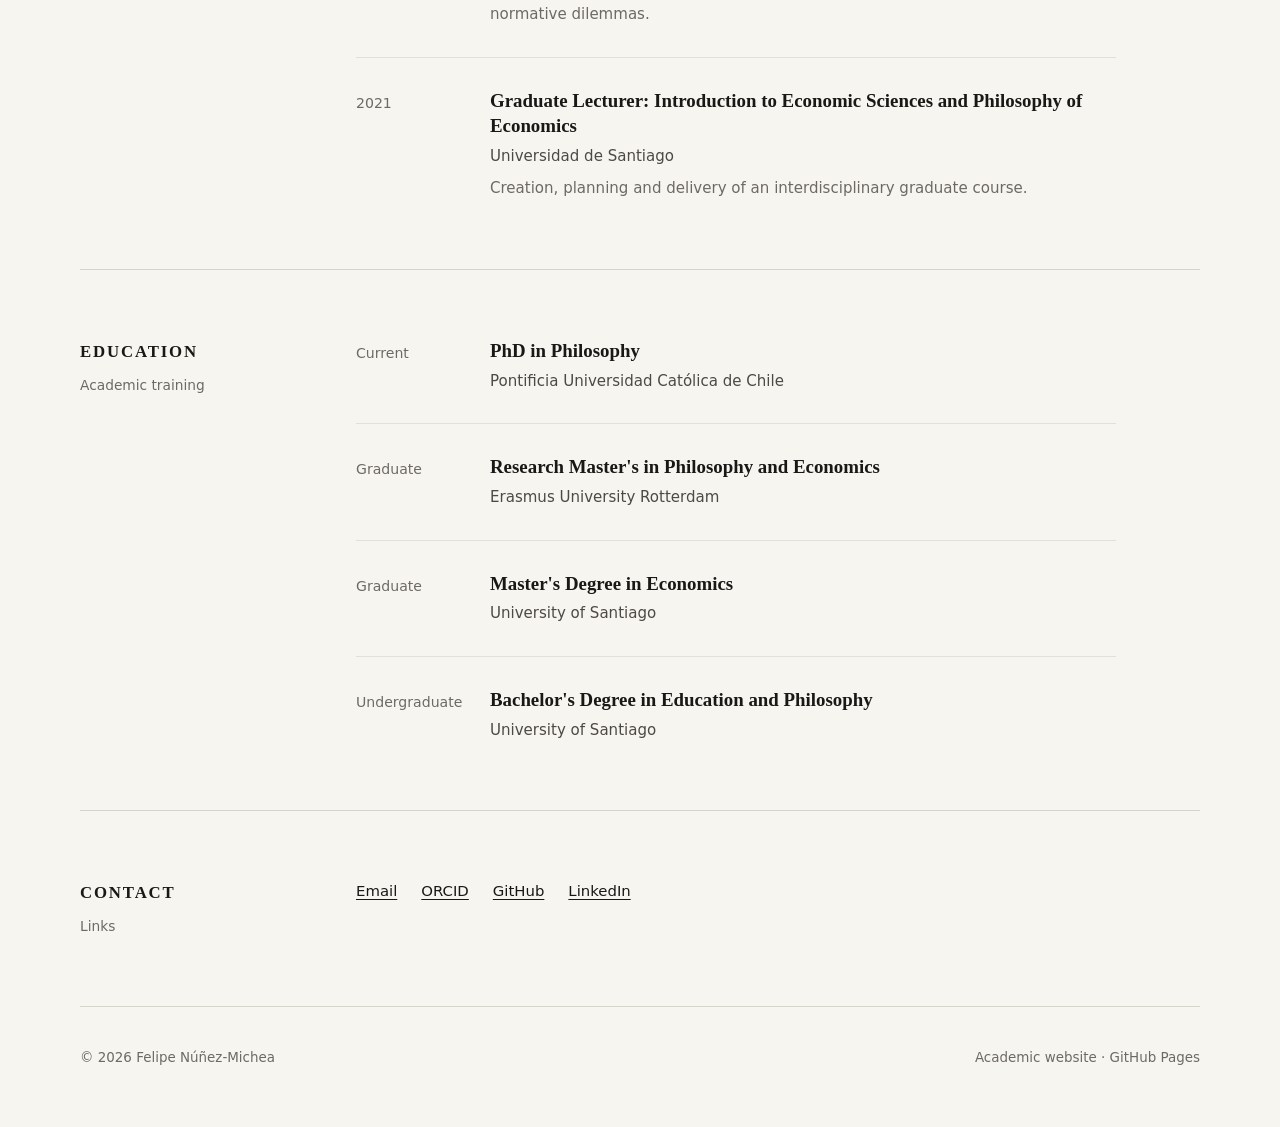
==== commit b6ec067e: "Update index.html" ====
--- a/index.html
+++ b/index.html
@@ -74,6 +74,9 @@
             </div>
           </article>
         </div>
+        <p class="full-cv-link">
+  <a href="cv.html">View full CV →</a>
+</p>
       </section>
 
       <section id="working-papers">
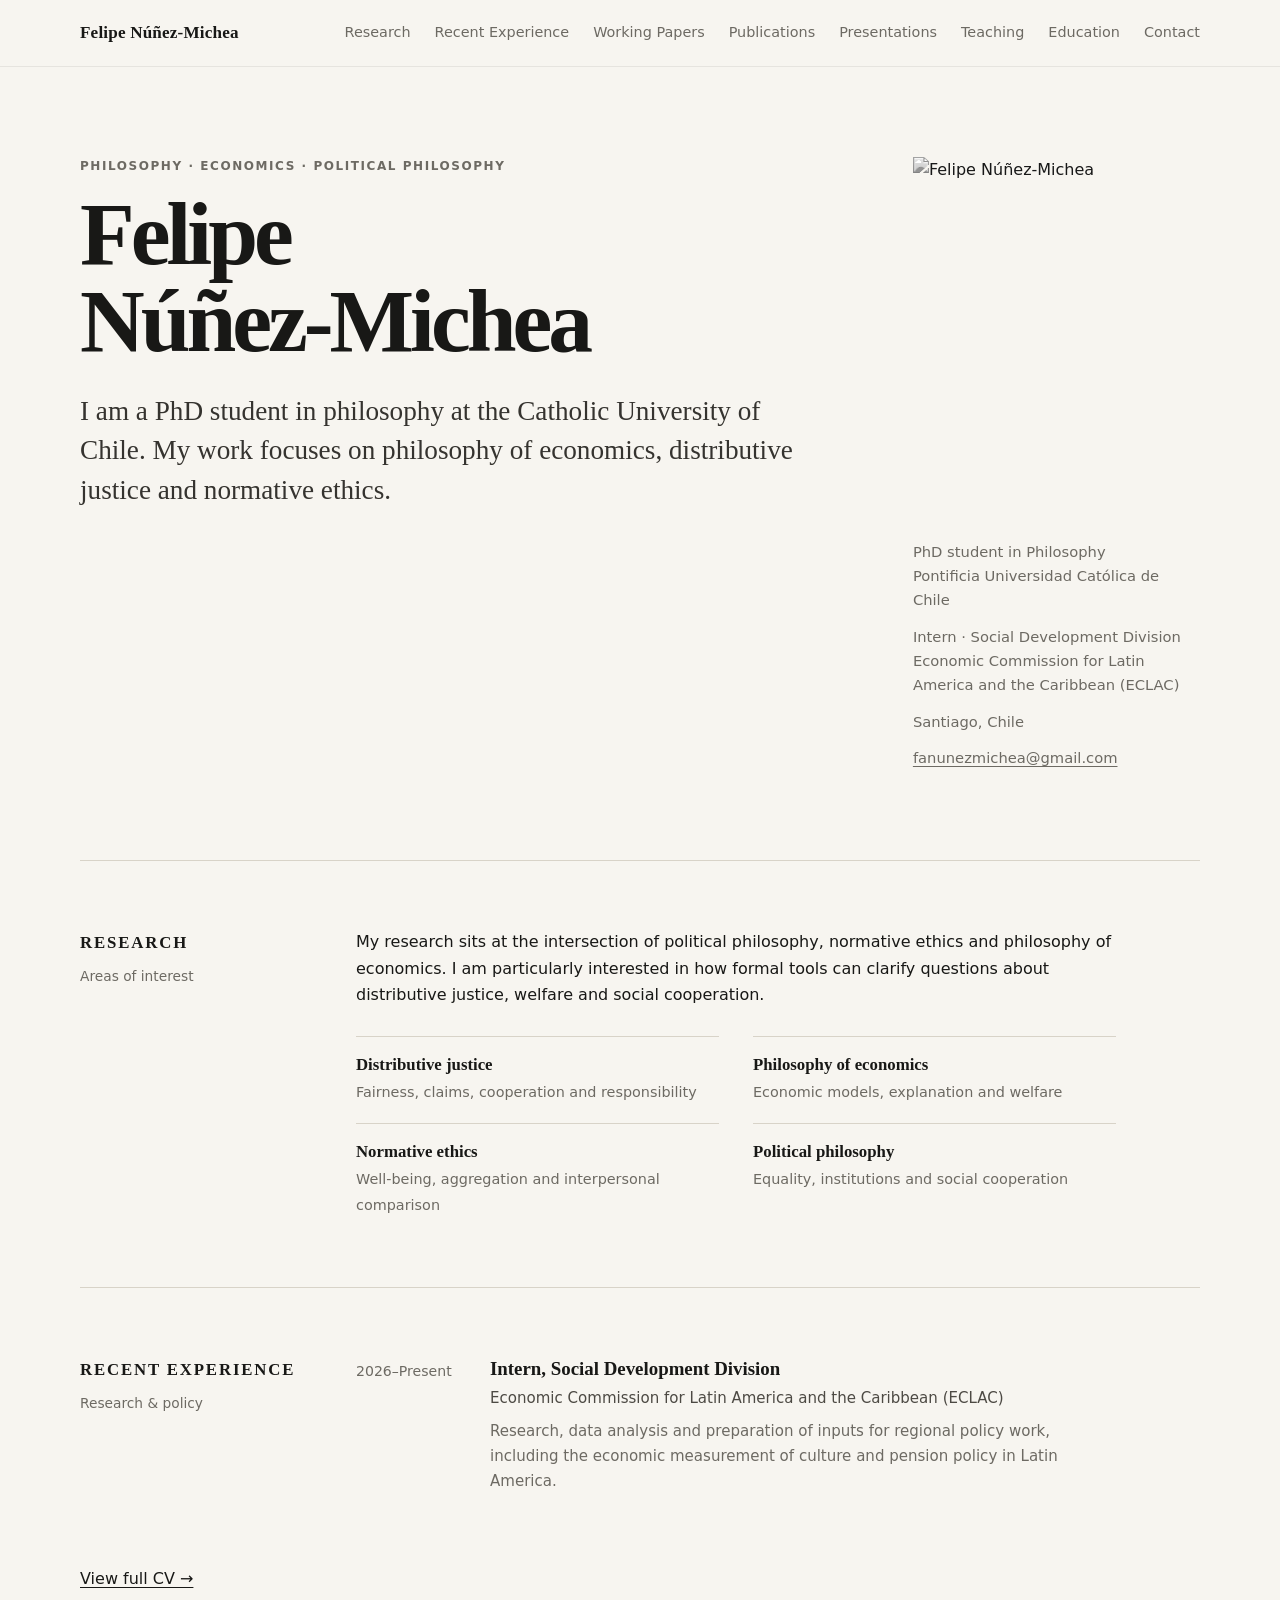
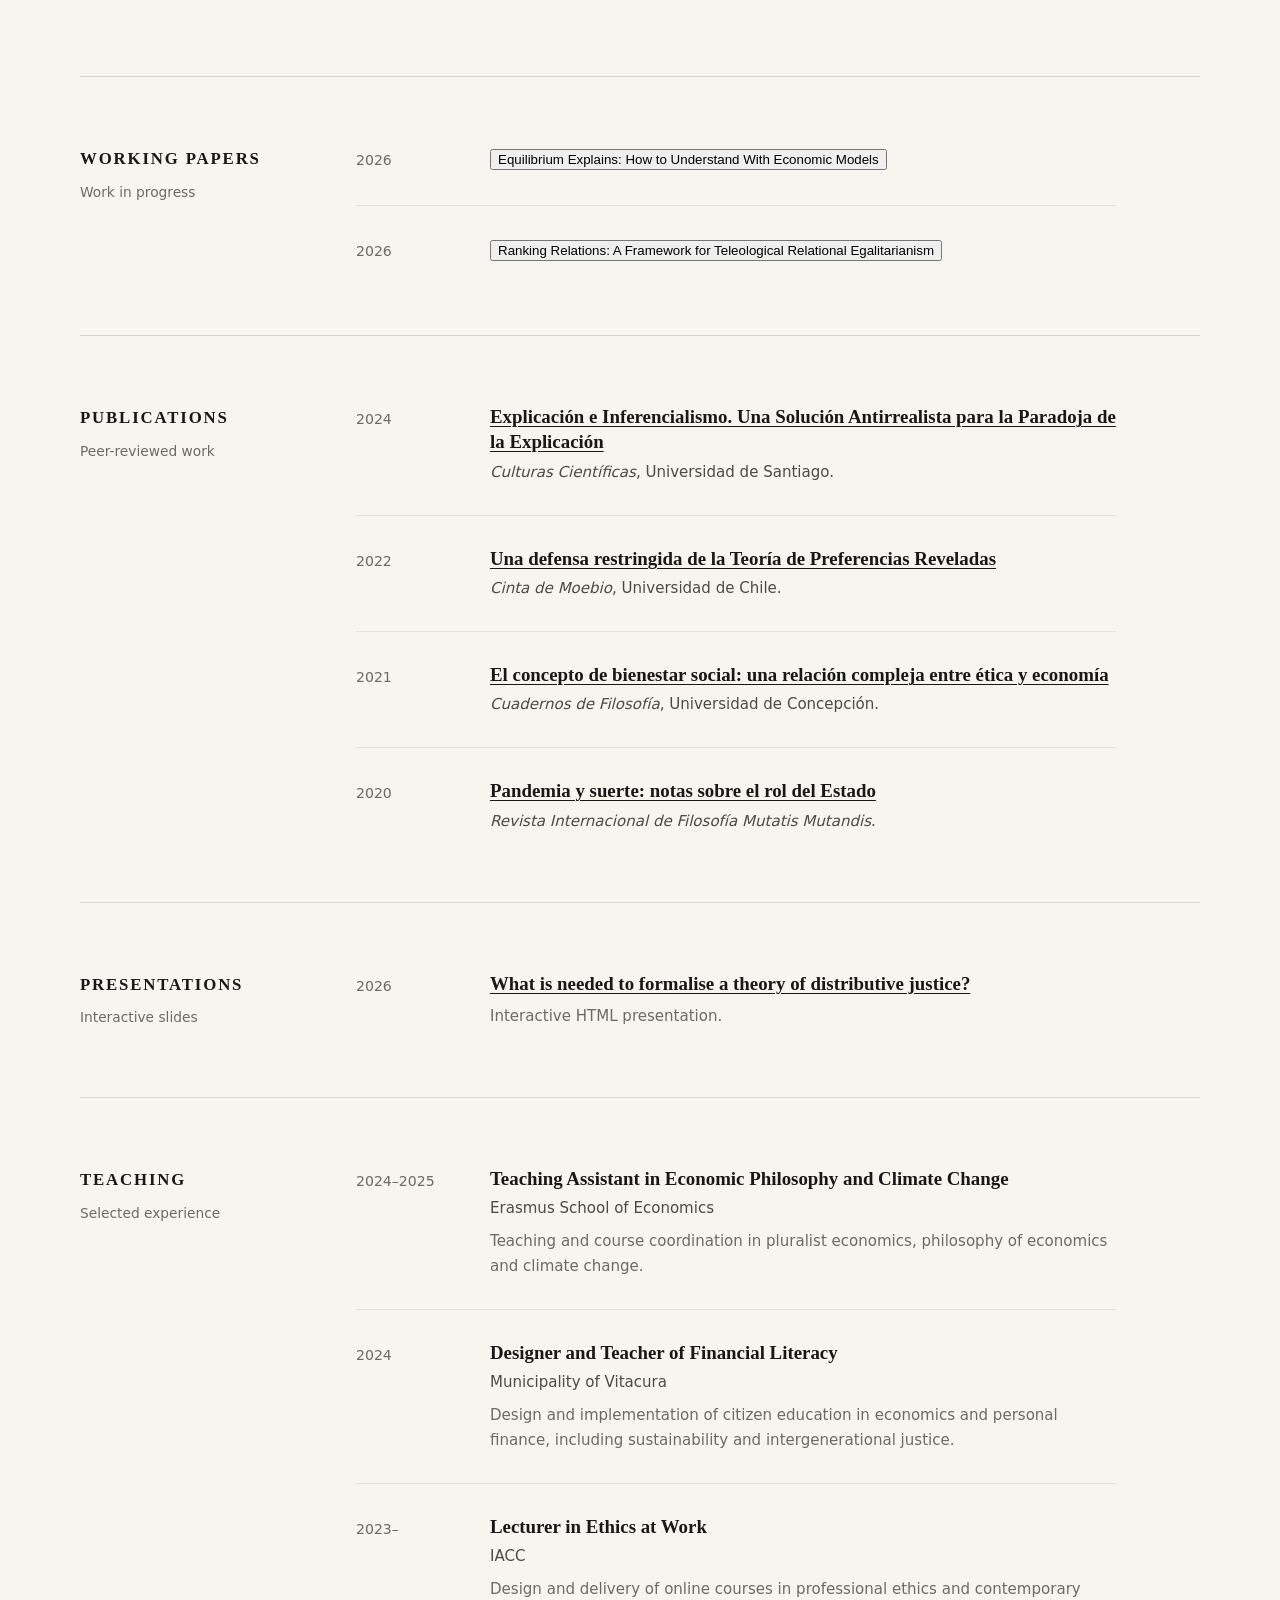
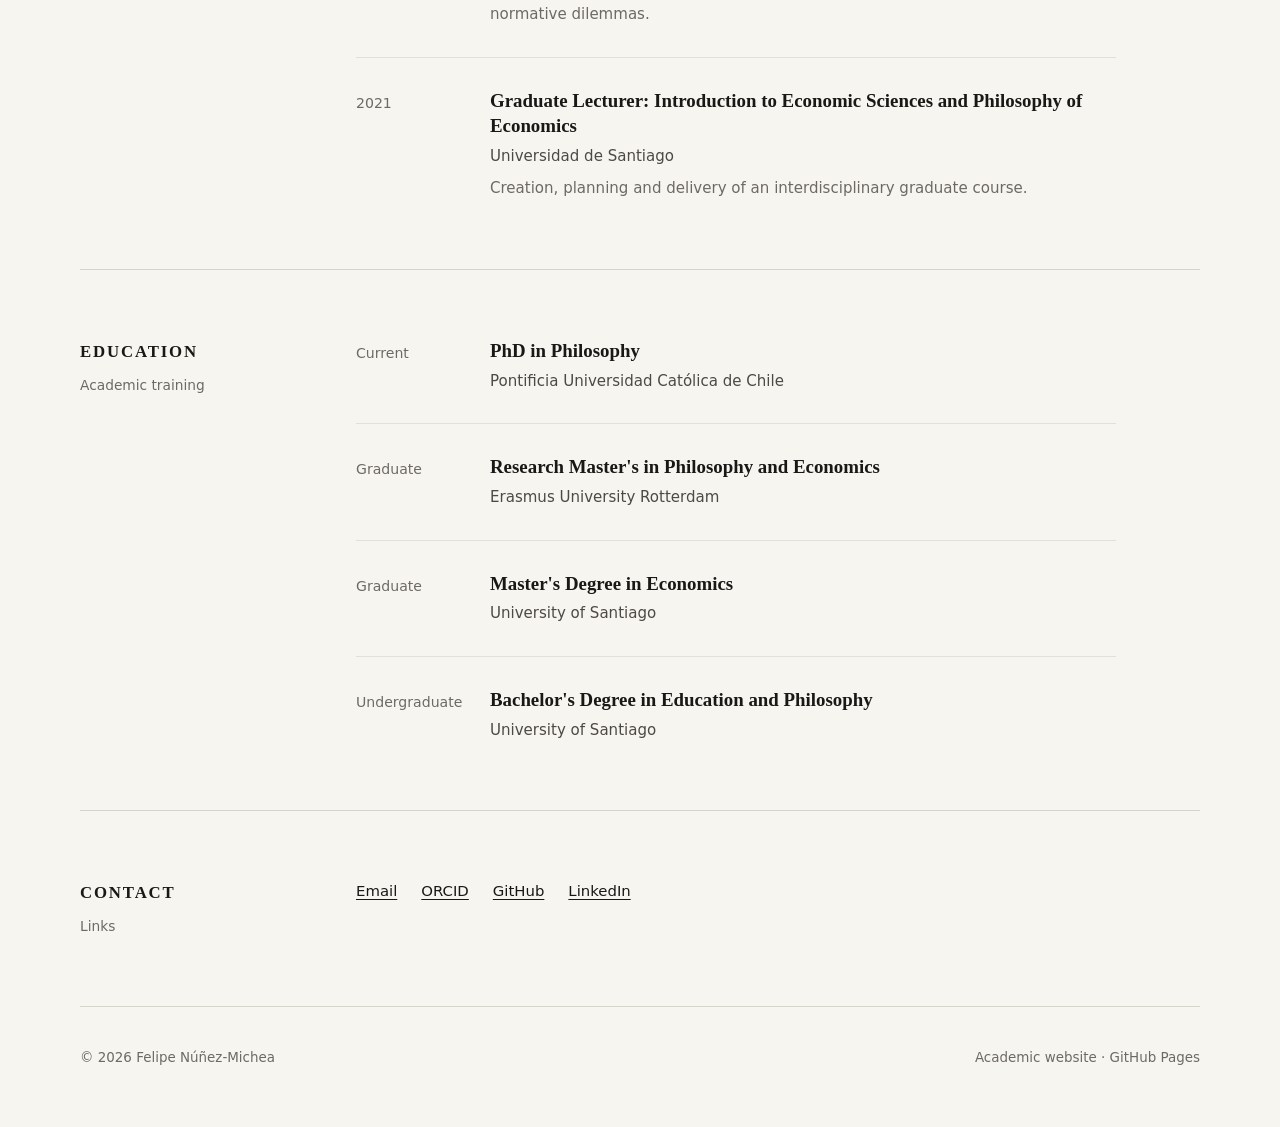
==== commit 485f1766: "Update index.html" ====
--- a/index.html
+++ b/index.html
@@ -13,7 +13,7 @@
       <a class="brand" href="#top">Felipe Núñez-Michea</a>
       <nav class="nav-links" aria-label="Primary navigation">
         <a href="#research">Research</a>
-        <a href="#experience">Experience</a>
+        <a href="#experience">Recent Experience</a>
         <a href="#working-papers">Working Papers</a>
         <a href="#publications">Publications</a>
         <a href="#presentations">Presentations</a>
@@ -61,7 +61,7 @@
 
       <section id="experience">
         <div class="section-label">
-          <h2>Experience</h2>
+          <h2>Recent experience</h2>
           <p>Research & policy</p>
         </div>
         <div class="section-body">
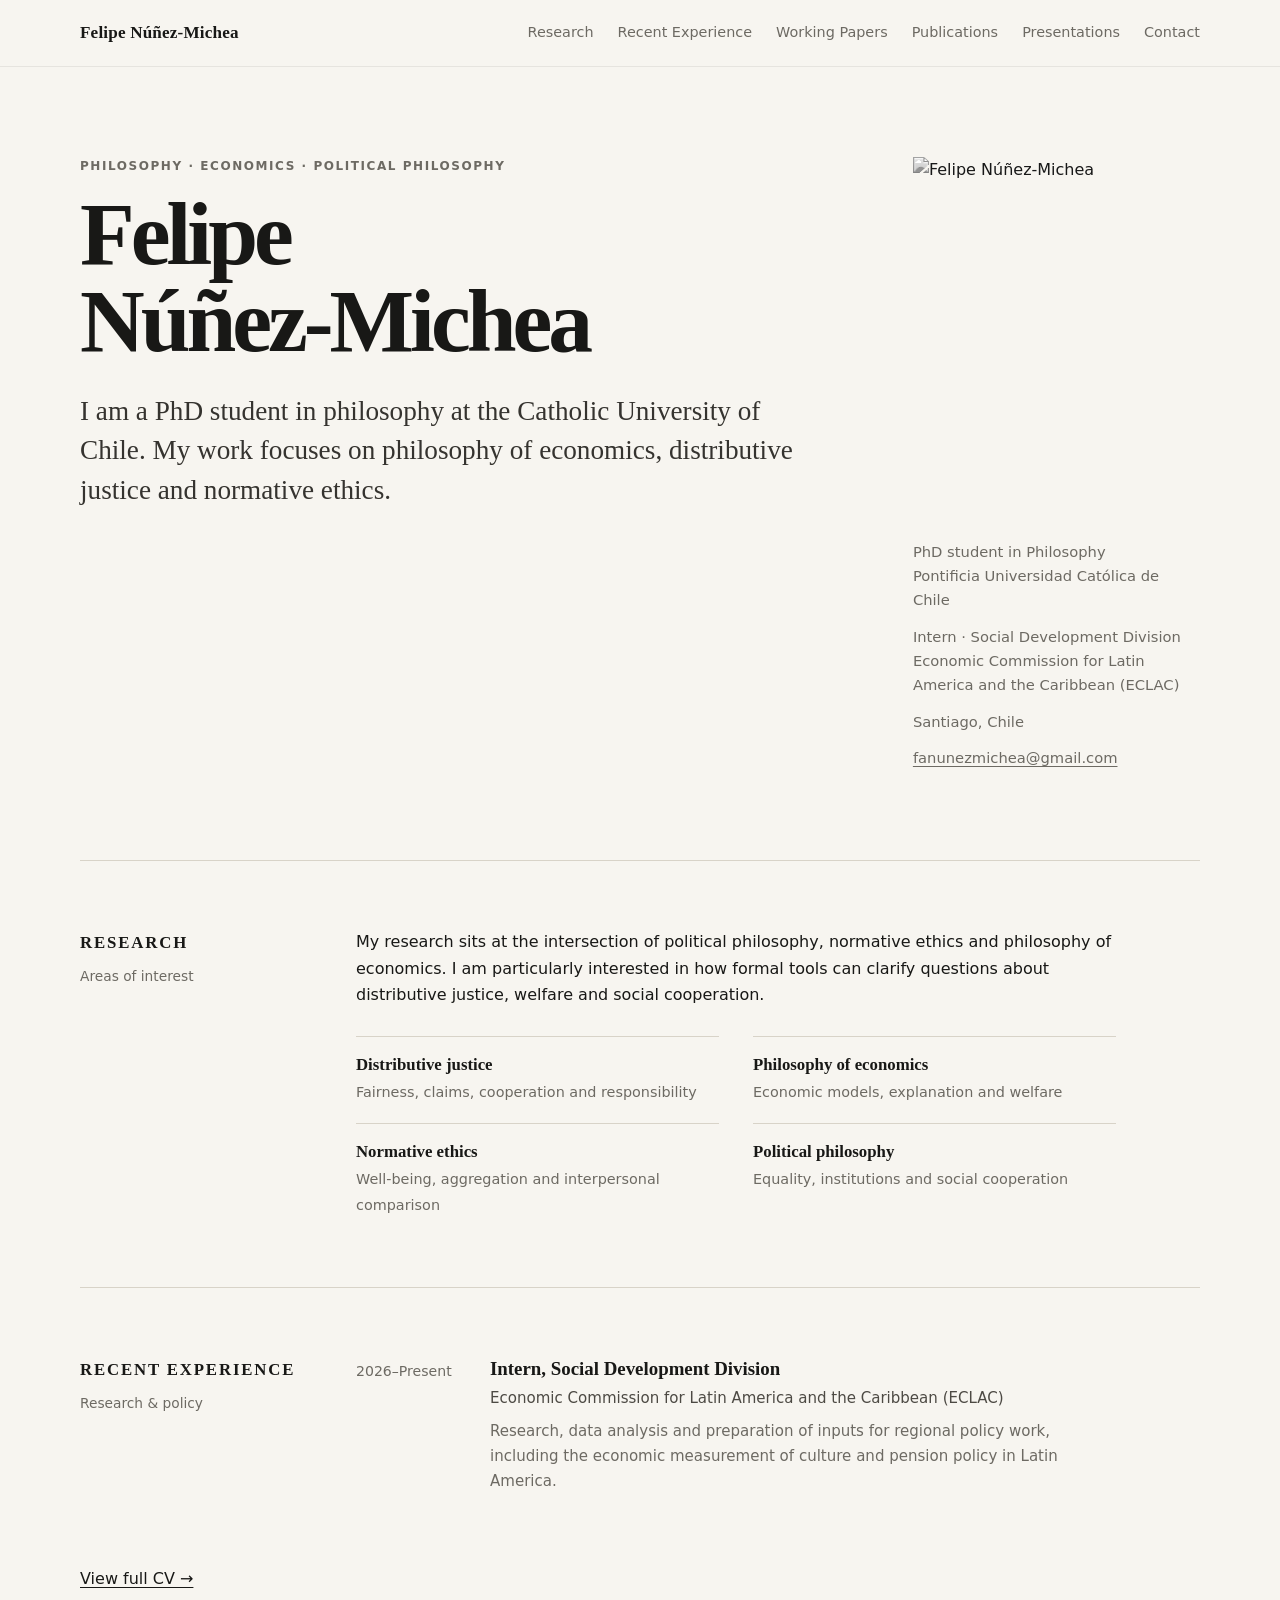
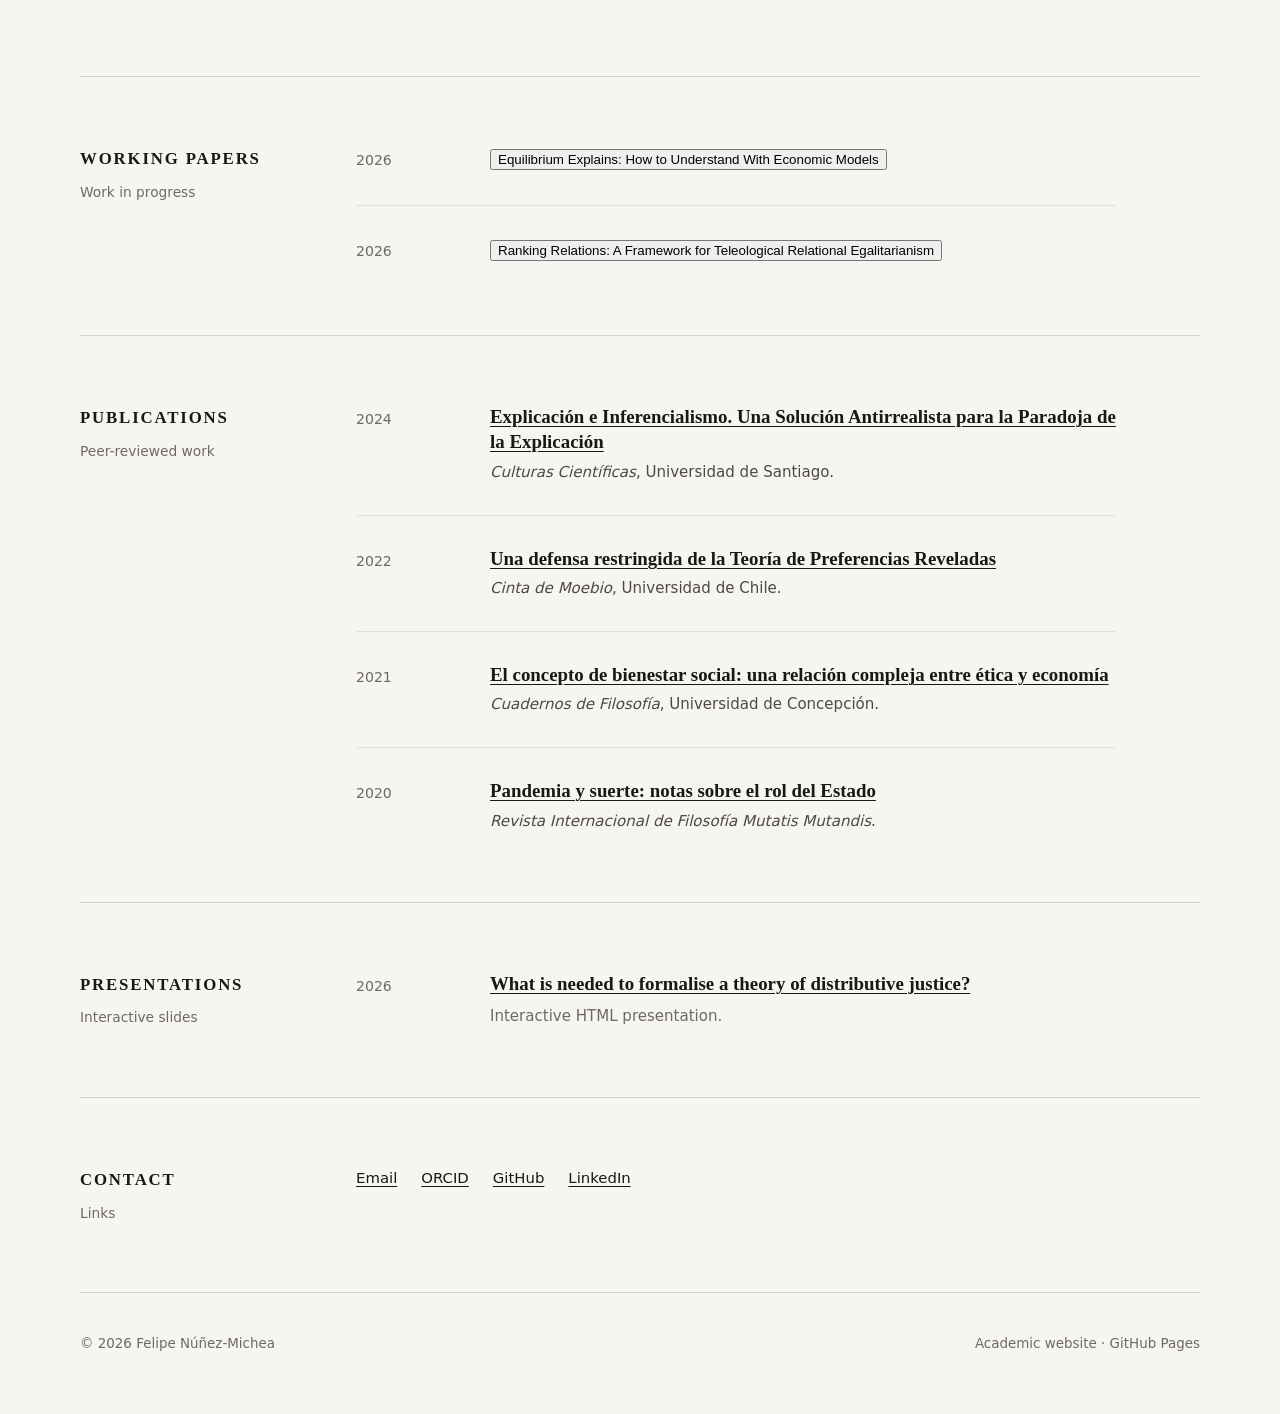
==== commit ccdfb604: "Update index.html" ====
--- a/index.html
+++ b/index.html
@@ -17,8 +17,6 @@
         <a href="#working-papers">Working Papers</a>
         <a href="#publications">Publications</a>
         <a href="#presentations">Presentations</a>
-        <a href="#teaching">Teaching</a>
-        <a href="#education">Education</a>
         <a href="#contact">Contact</a>
       </nav>
     </div>
@@ -145,25 +143,6 @@
     </article>
   </div>
 </section>
-      <section id="teaching">
-        <div class="section-label"><h2>Teaching</h2><p>Selected experience</p></div>
-        <div class="section-body">
-          <article class="entry"><div class="entry-year">2024–2025</div><div><h3>Teaching Assistant in Economic Philosophy and Climate Change</h3><p>Erasmus School of Economics</p><p class="detail">Teaching and course coordination in pluralist economics, philosophy of economics and climate change.</p></div></article>
-          <article class="entry"><div class="entry-year">2024</div><div><h3>Designer and Teacher of Financial Literacy</h3><p>Municipality of Vitacura</p><p class="detail">Design and implementation of citizen education in economics and personal finance, including sustainability and intergenerational justice.</p></div></article>
-          <article class="entry"><div class="entry-year">2023–</div><div><h3>Lecturer in Ethics at Work</h3><p>IACC</p><p class="detail">Design and delivery of online courses in professional ethics and contemporary normative dilemmas.</p></div></article>
-          <article class="entry"><div class="entry-year">2021</div><div><h3>Graduate Lecturer: Introduction to Economic Sciences and Philosophy of Economics</h3><p>Universidad de Santiago</p><p class="detail">Creation, planning and delivery of an interdisciplinary graduate course.</p></div></article>
-        </div>
-      </section>
-
-      <section id="education">
-        <div class="section-label"><h2>Education</h2><p>Academic training</p></div>
-        <div class="section-body">
-          <article class="entry"><div class="entry-year">Current</div><div><h3>PhD in Philosophy</h3><p>Pontificia Universidad Católica de Chile</p></div></article>
-          <article class="entry"><div class="entry-year">Graduate</div><div><h3>Research Master's in Philosophy and Economics</h3><p>Erasmus University Rotterdam</p></div></article>
-          <article class="entry"><div class="entry-year">Graduate</div><div><h3>Master's Degree in Economics</h3><p>University of Santiago</p></div></article>
-          <article class="entry"><div class="entry-year">Undergraduate</div><div><h3>Bachelor's Degree in Education and Philosophy</h3><p>University of Santiago</p></div></article>
-        </div>
-      </section>
 
       <section id="contact">
         <div class="section-label"><h2>Contact</h2><p>Links</p></div>
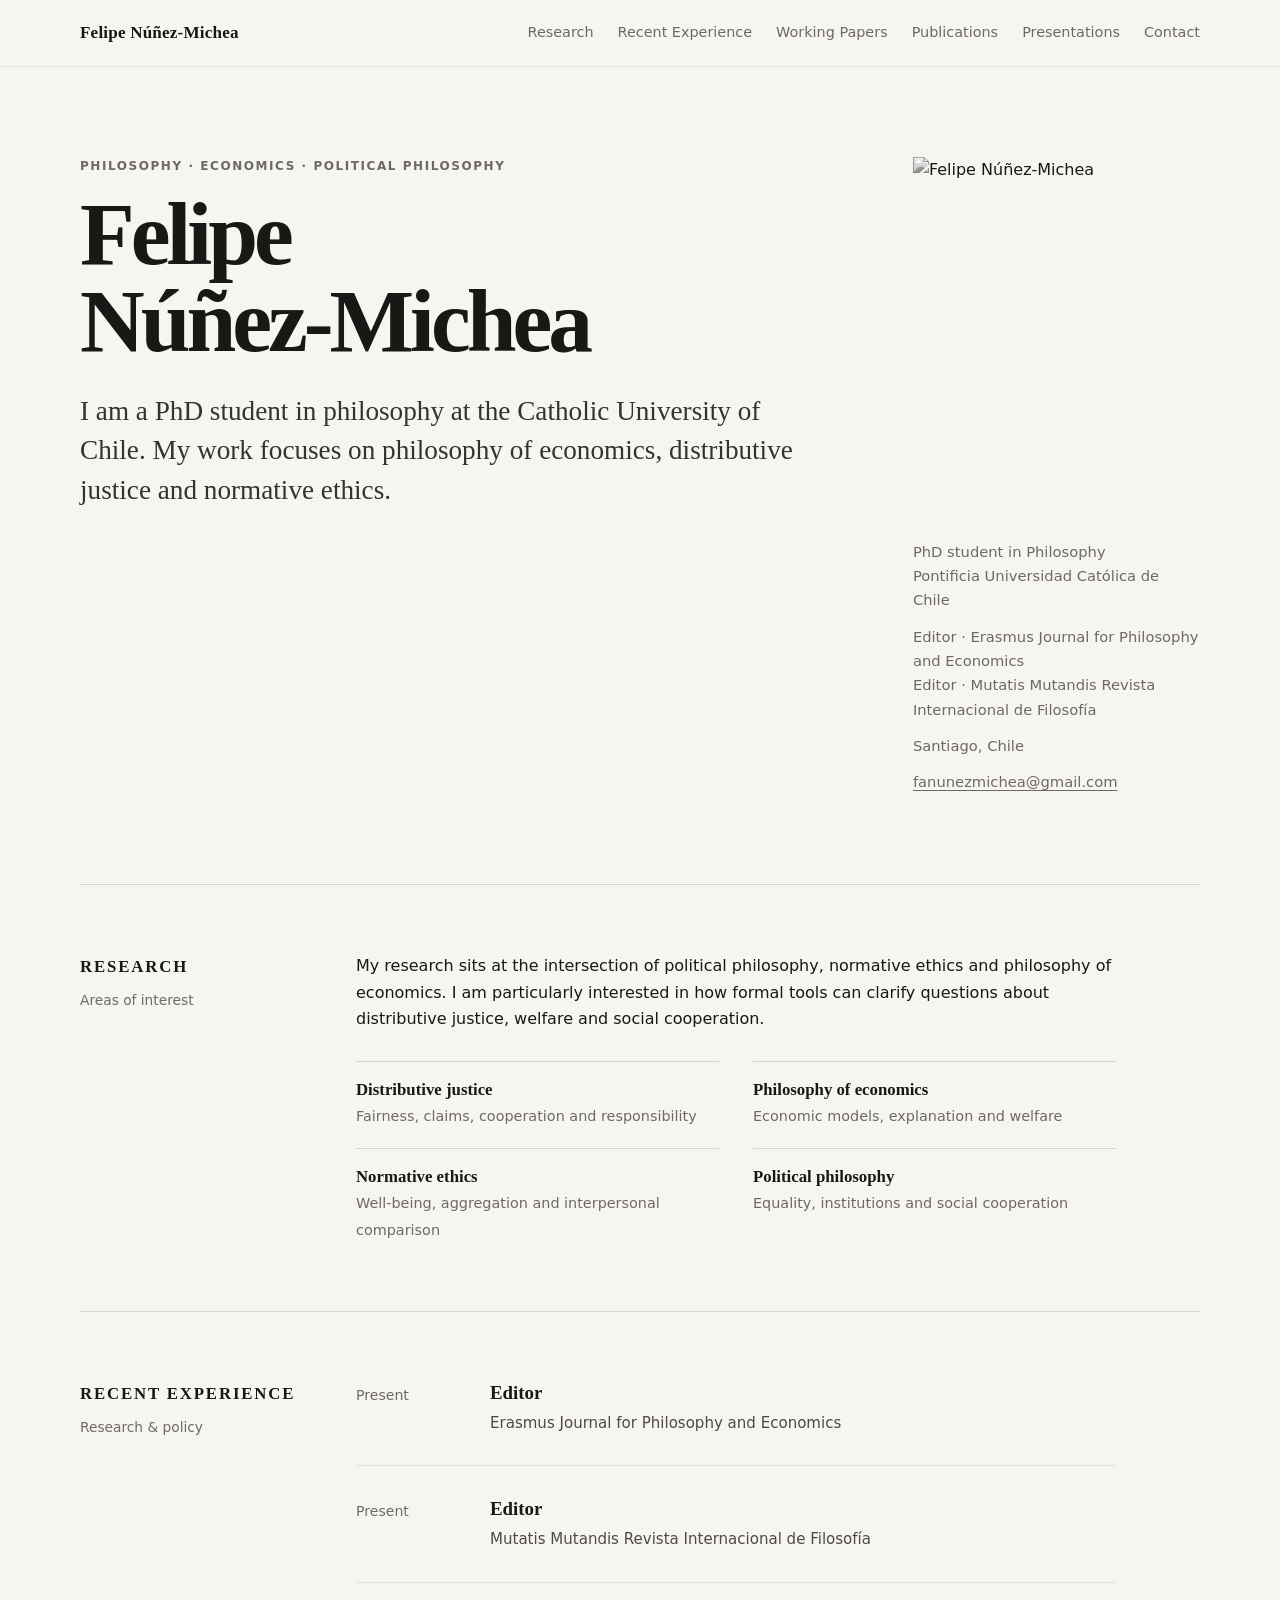
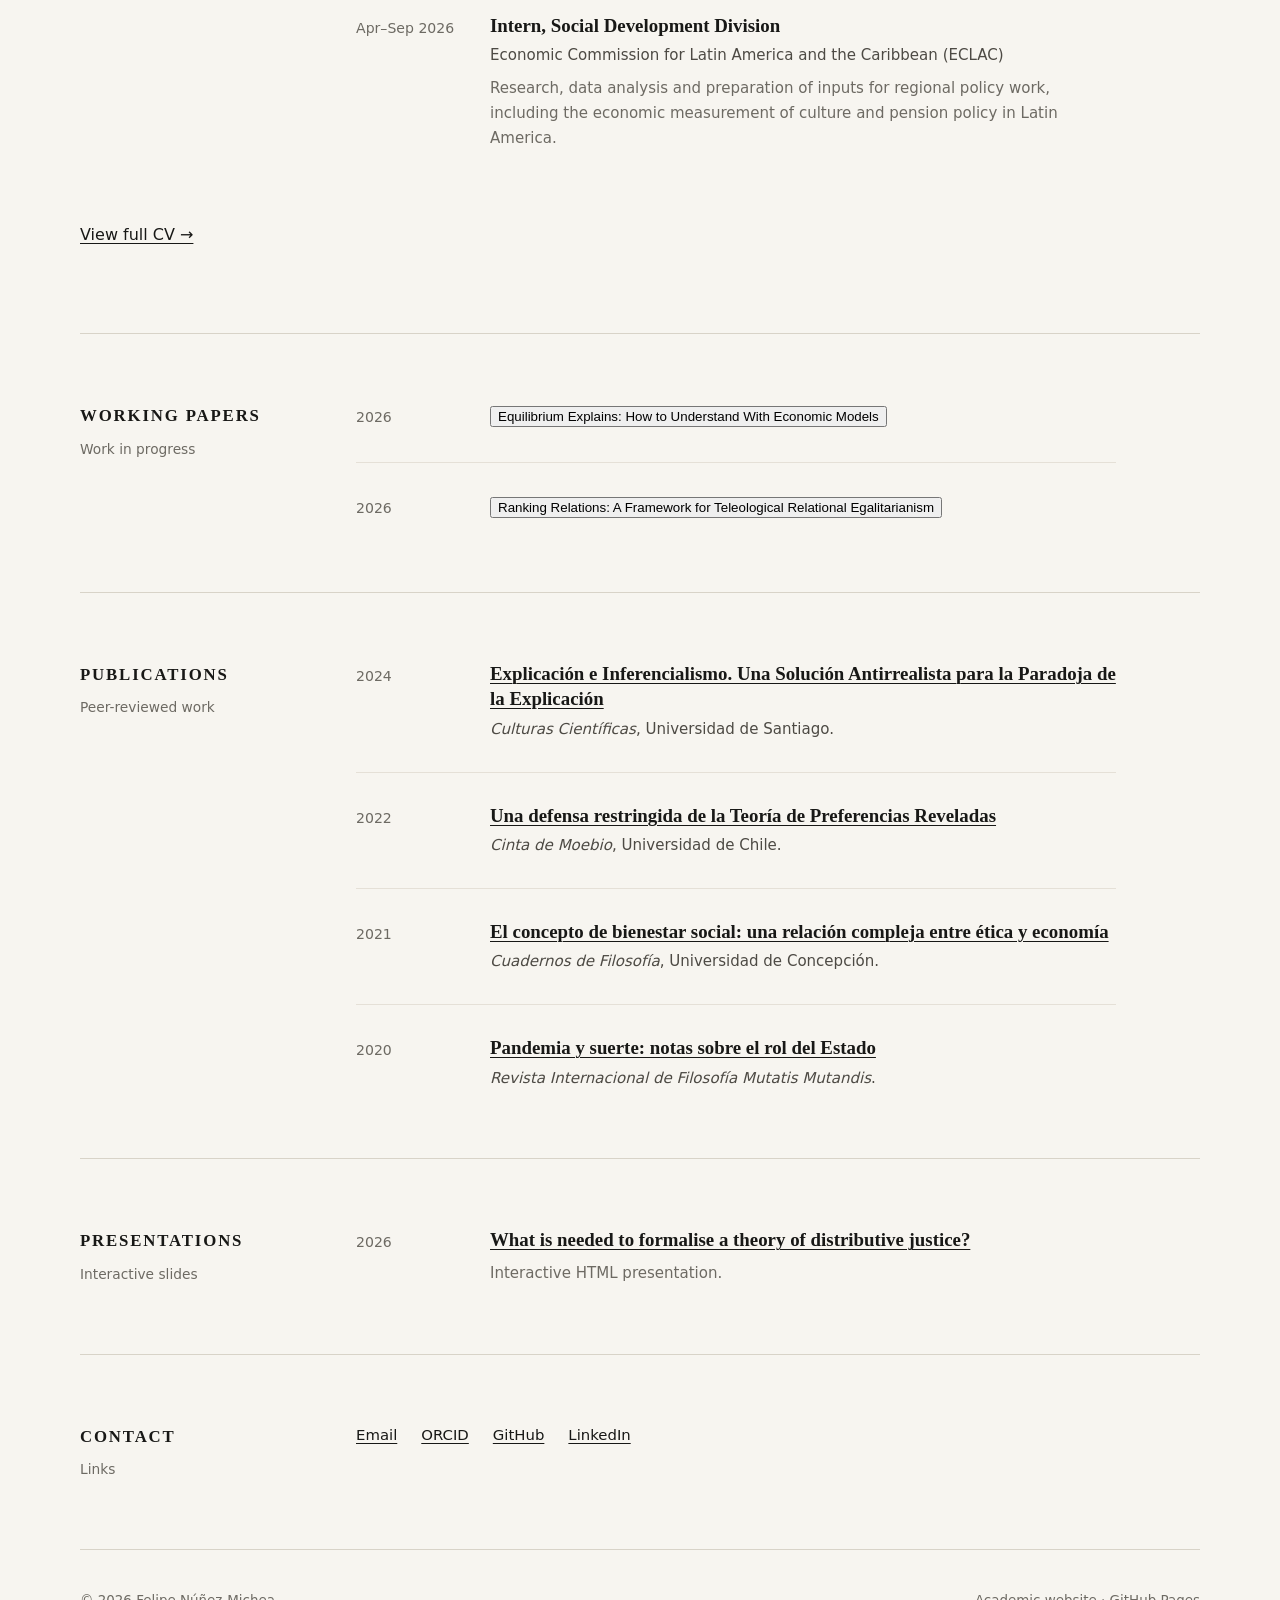
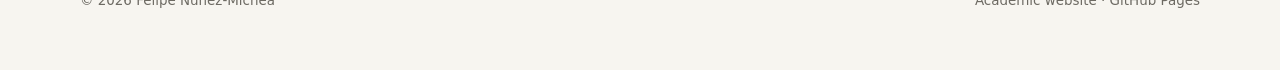
==== commit fa870bc8: "Update index.html" ====
--- a/index.html
+++ b/index.html
@@ -33,7 +33,10 @@
         <img class="portrait" src="IMG_20170905_193540.jpg" alt="Felipe Núñez-Michea">
         <div class="meta-block">
           <p>PhD student in Philosophy<br>Pontificia Universidad Católica de Chile</p>
-          <p>Intern · Social Development Division<br>Economic Commission for Latin America and the Caribbean (ECLAC)</p>
+          <p>
+  Editor · Erasmus Journal for Philosophy and Economics<br>
+  Editor · Mutatis Mutandis Revista Internacional de Filosofía
+</p>
           <p>Santiago, Chile</p>
           <p><a href="mailto:fanunezmichea@gmail.com">fanunezmichea@gmail.com</a></p>
         </div>
@@ -63,15 +66,36 @@
           <p>Research & policy</p>
         </div>
         <div class="section-body">
-          <article class="entry">
-            <div class="entry-year">2026–Present</div>
-            <div>
-              <h3>Intern, Social Development Division</h3>
-              <p>Economic Commission for Latin America and the Caribbean (ECLAC)</p>
-              <p class="detail">Research, data analysis and preparation of inputs for regional policy work, including the economic measurement of culture and pension policy in Latin America.</p>
-            </div>
-          </article>
-        </div>
+
+  <article class="entry">
+    <div class="entry-year">Present</div>
+    <div>
+      <h3>Editor</h3>
+      <p>Erasmus Journal for Philosophy and Economics</p>
+    </div>
+  </article>
+
+  <article class="entry">
+    <div class="entry-year">Present</div>
+    <div>
+      <h3>Editor</h3>
+      <p>Mutatis Mutandis Revista Internacional de Filosofía</p>
+    </div>
+  </article>
+
+  <article class="entry">
+    <div class="entry-year">Apr–Sep 2026</div>
+    <div>
+      <h3>Intern, Social Development Division</h3>
+      <p>Economic Commission for Latin America and the Caribbean (ECLAC)</p>
+      <p class="detail">
+        Research, data analysis and preparation of inputs for regional policy work,
+        including the economic measurement of culture and pension policy in Latin America.
+      </p>
+    </div>
+  </article>
+
+</div>
         <p class="full-cv-link">
   <a href="cv.html">View full CV →</a>
 </p>
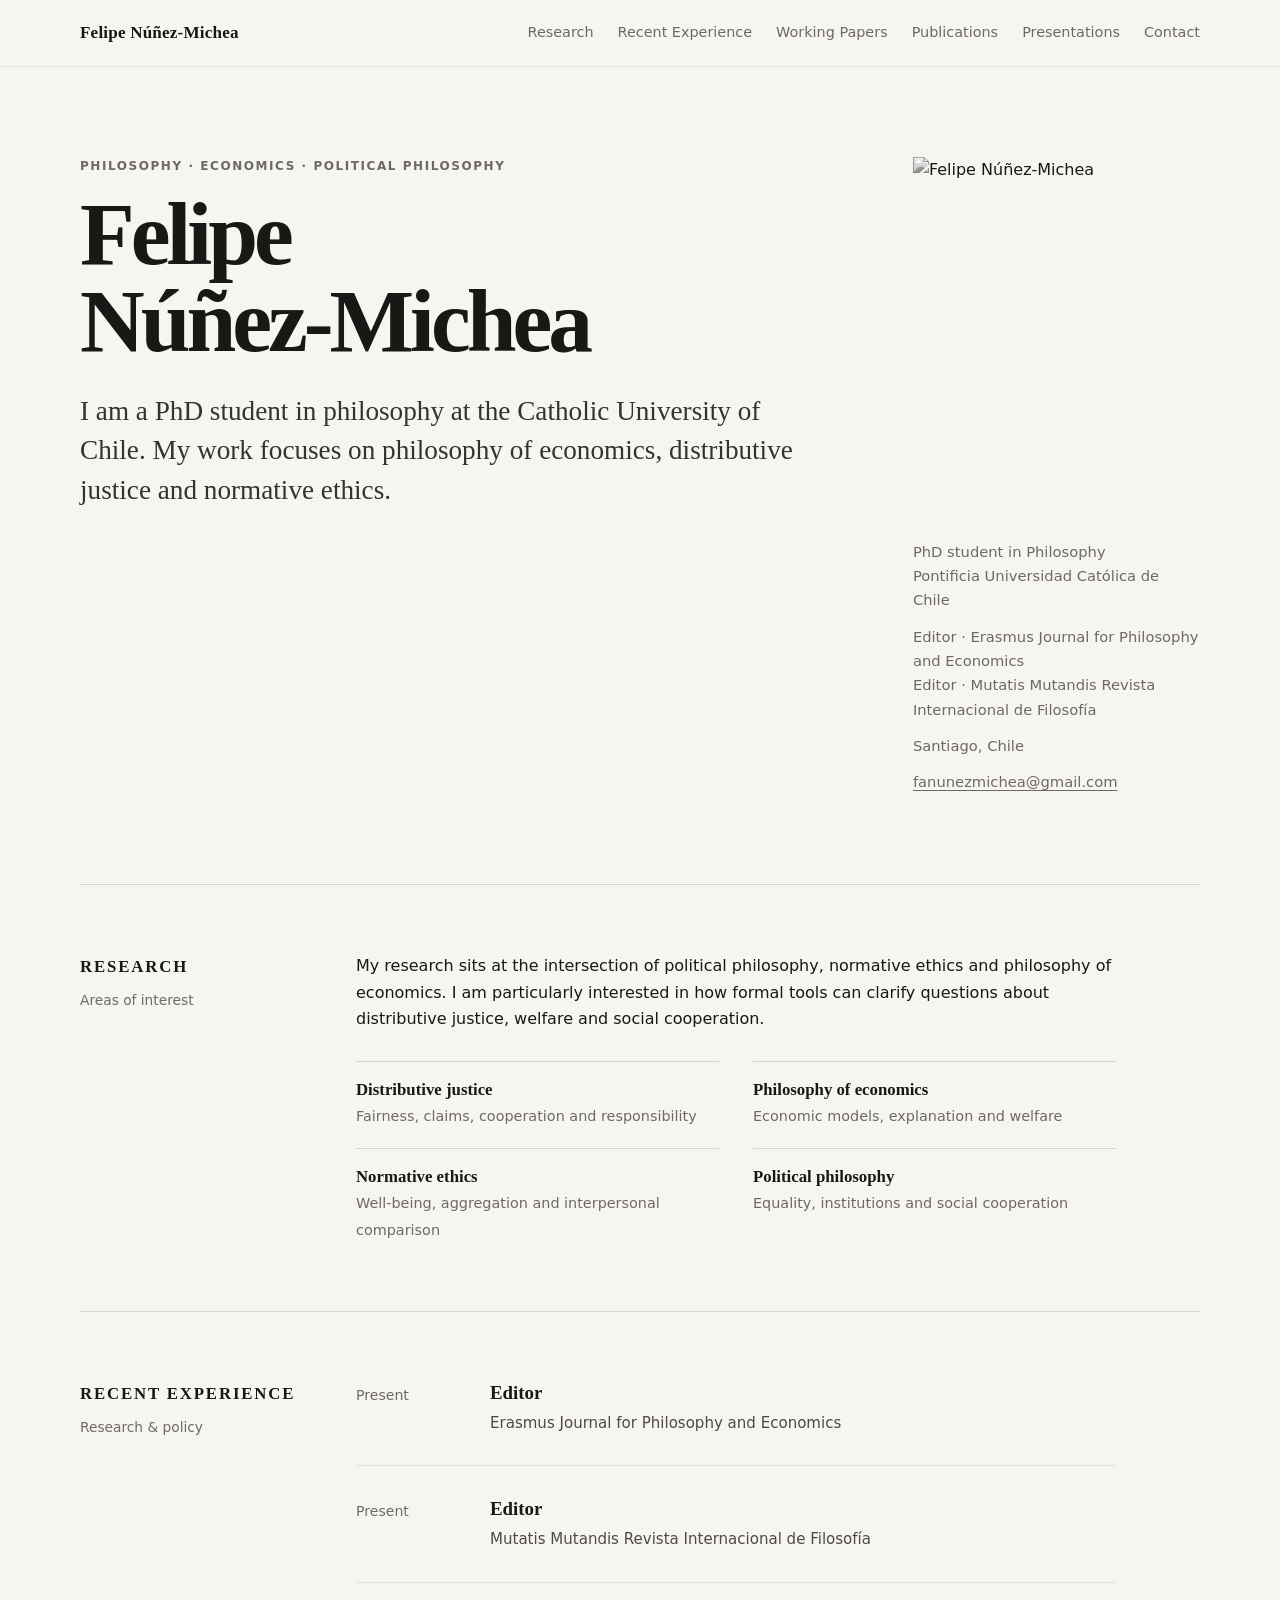
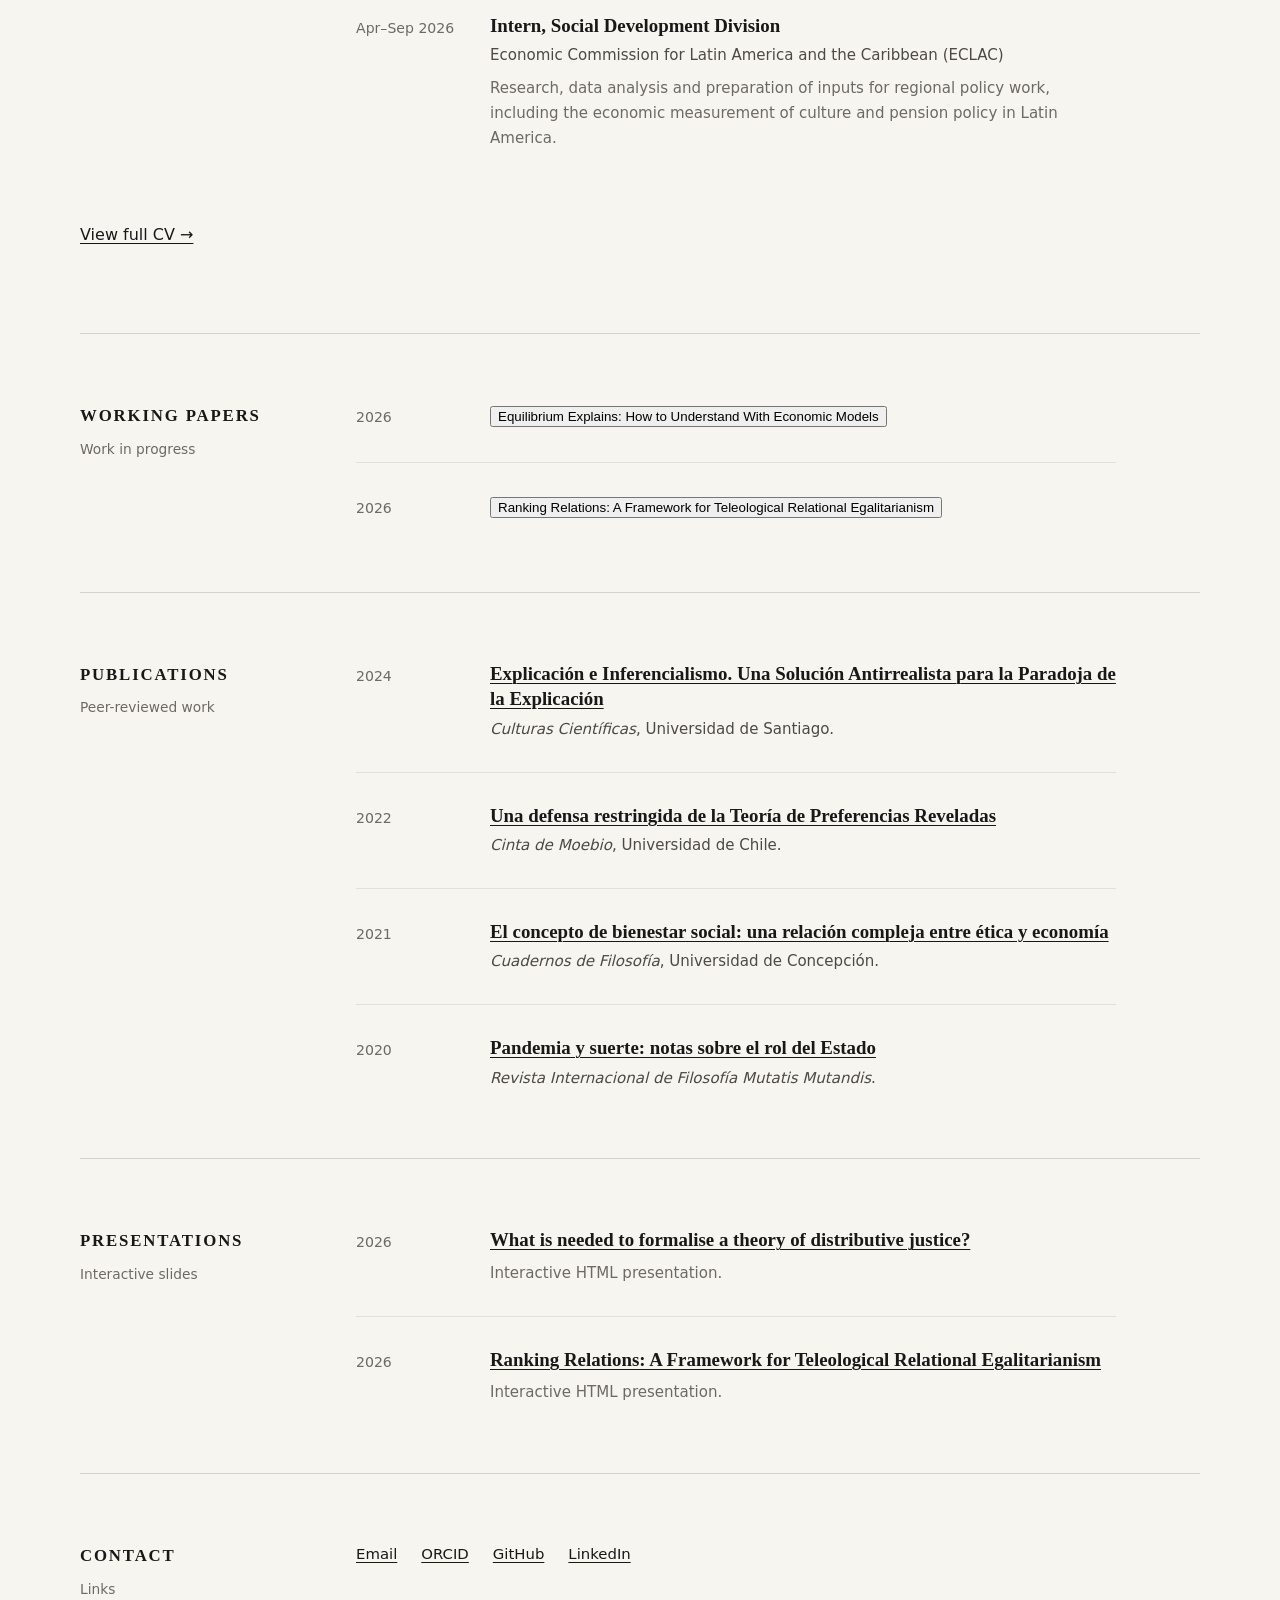
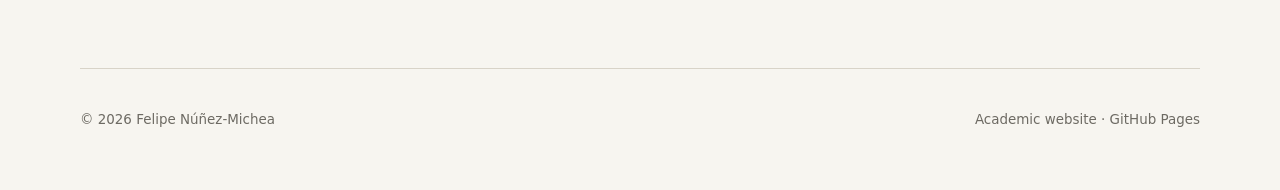
==== commit f7ce4229: "Update index.html" ====
--- a/index.html
+++ b/index.html
@@ -165,6 +165,19 @@
         <p class="detail">Interactive HTML presentation.</p>
       </div>
     </article>
+    <article class="entry">
+  <div class="entry-year">2026</div>
+  <div>
+    <h3>
+      <a href="presentations/ranking-relations.html"
+         target="_blank"
+         rel="noopener">
+        Ranking Relations: A Framework for Teleological Relational Egalitarianism
+      </a>
+    </h3>
+    <p class="detail">Interactive HTML presentation.</p>
+  </div>
+</article>
   </div>
 </section>
 
